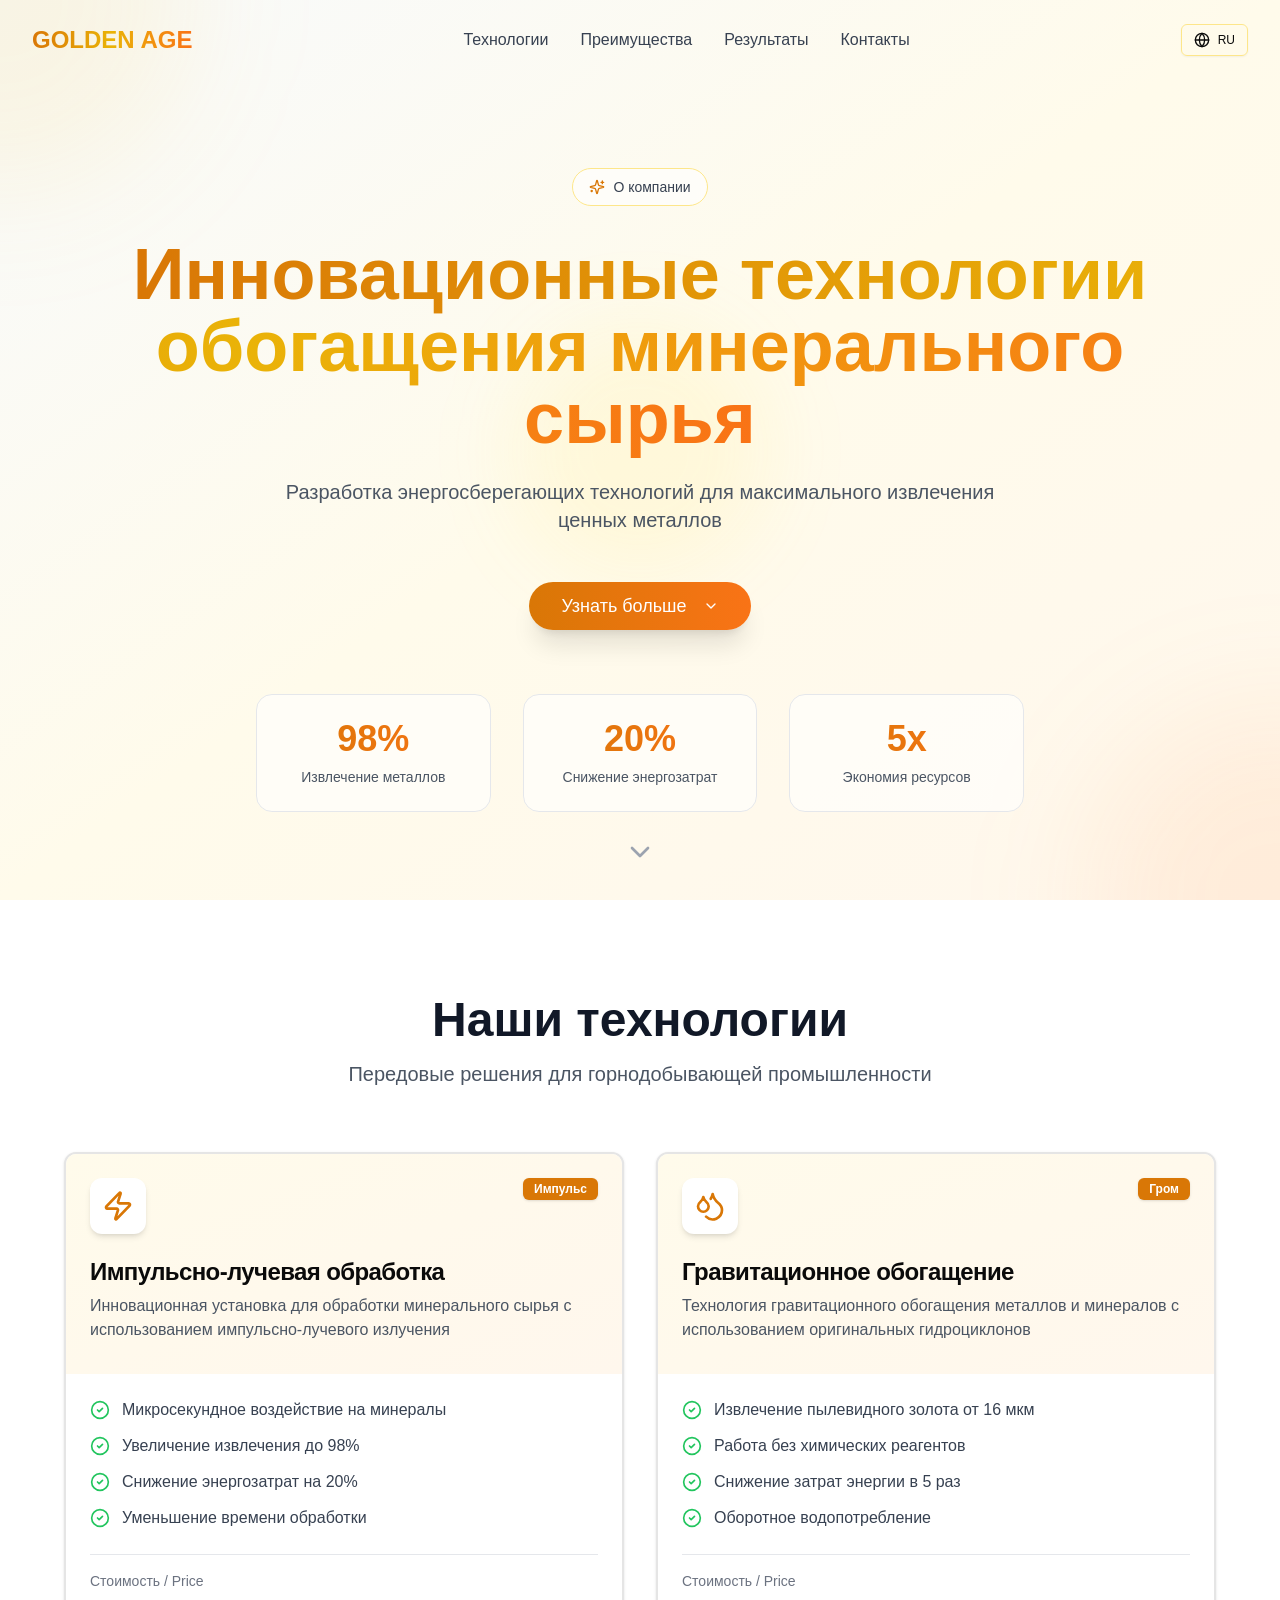
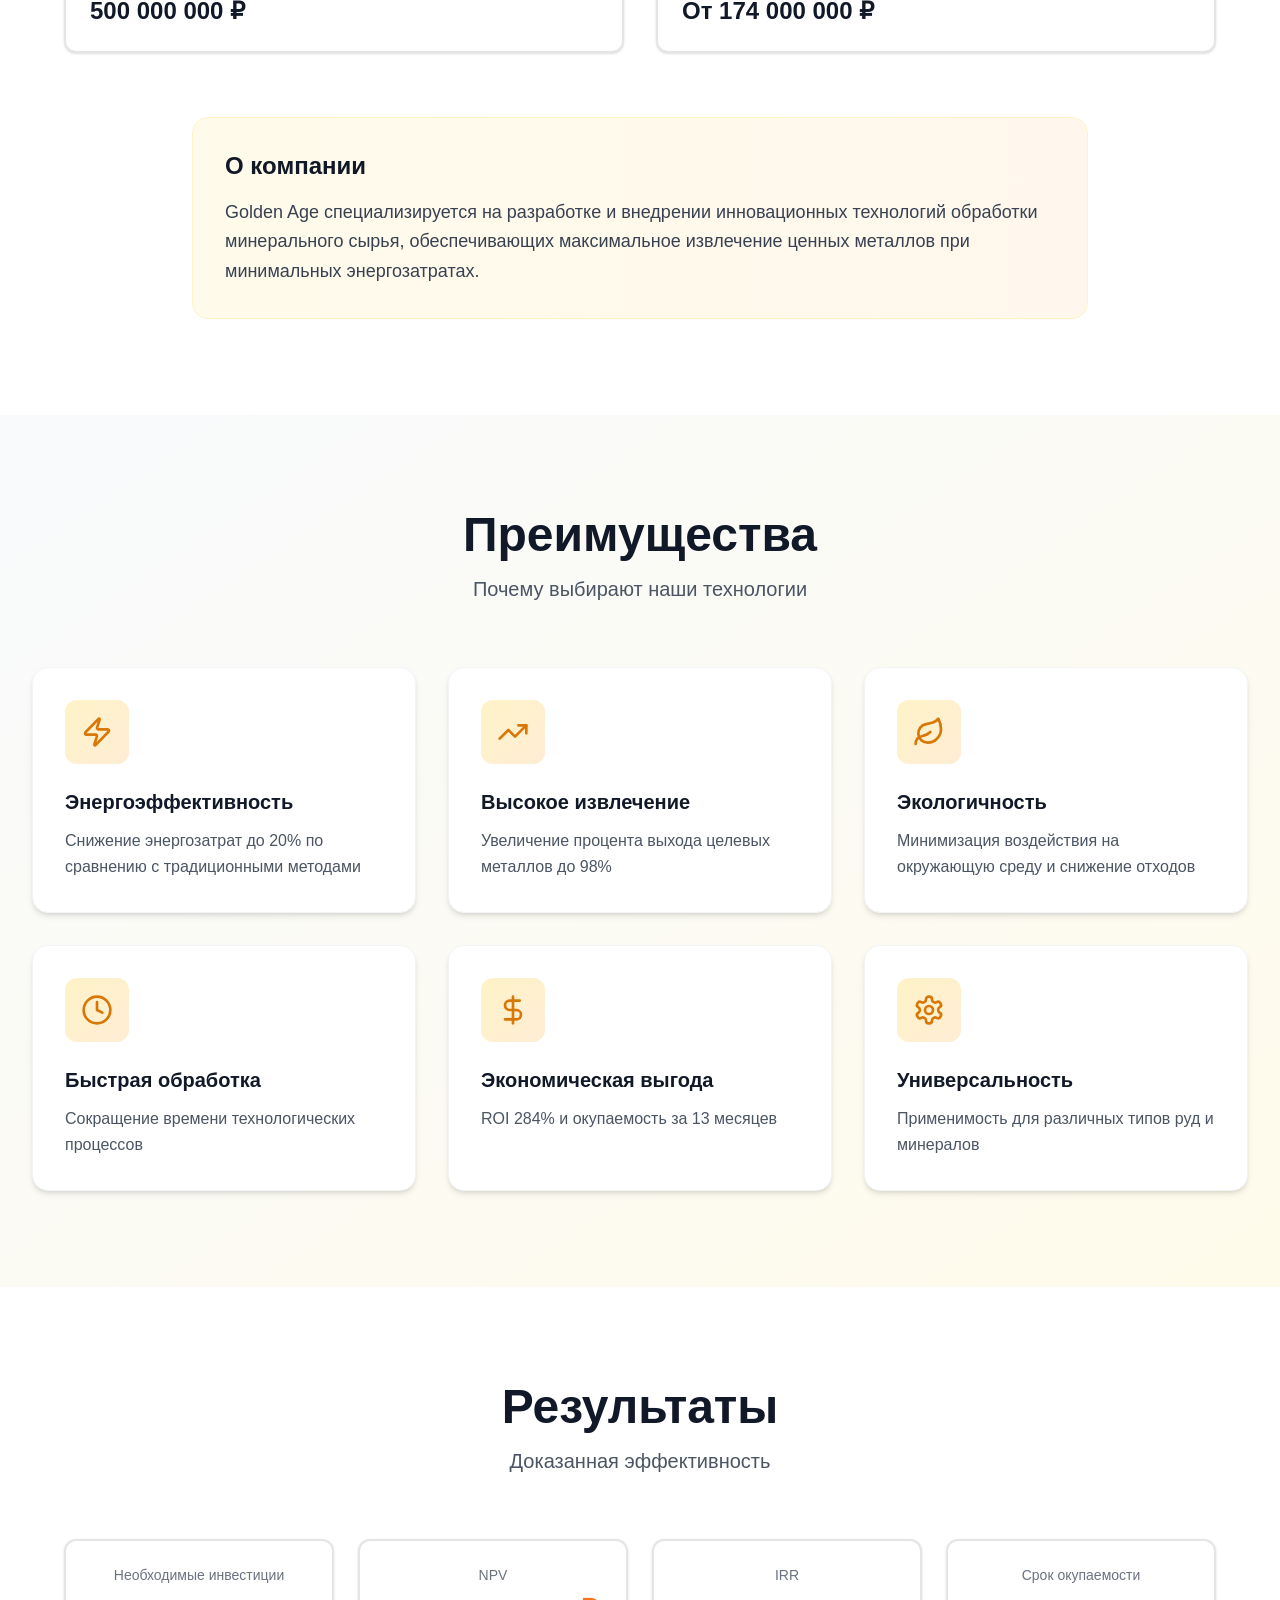
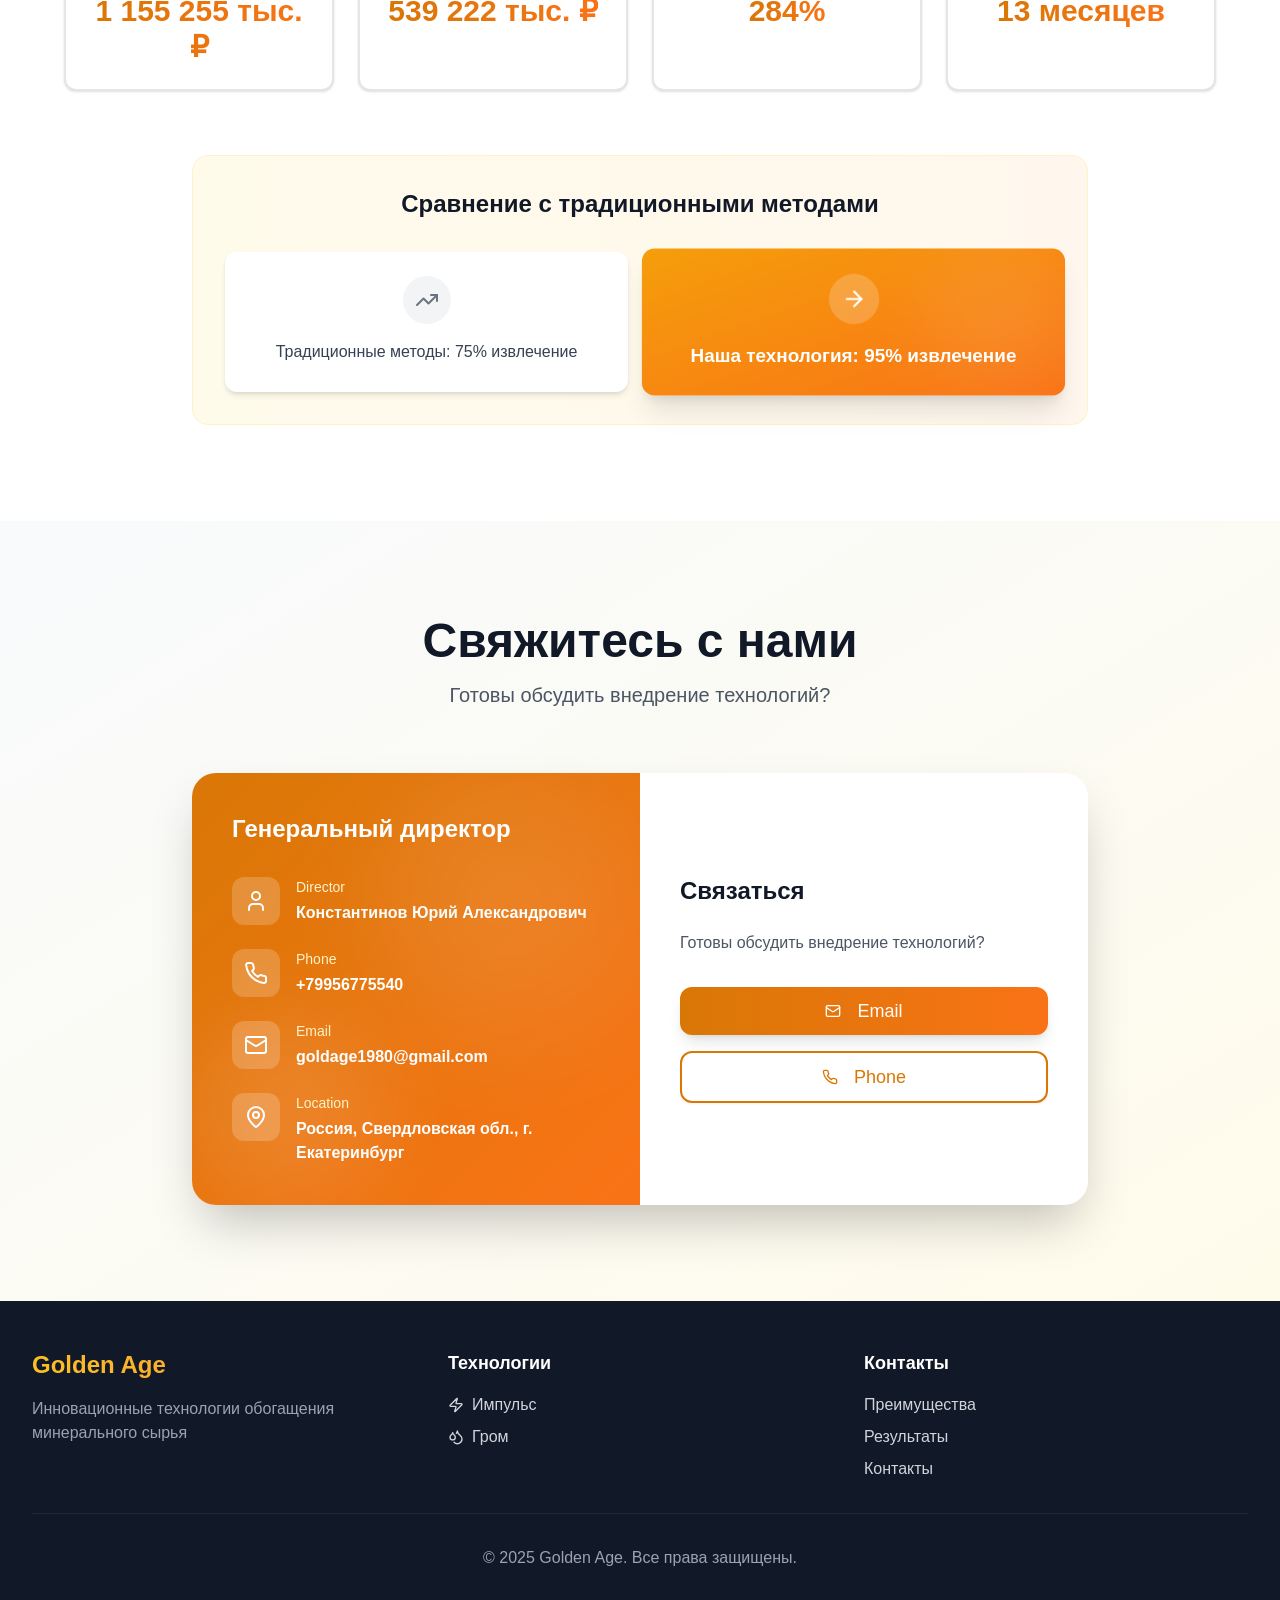
==== index.html @ 4da6c983 "Add files via upload" ====
<!DOCTYPE html>
<html lang="en"><head><meta http-equiv="Content-Type" content="text/html; charset=UTF-8"><meta name="viewport" content="width=device-width,initial-scale=1"><meta name="theme-color" content="#000000"><meta name="description" content="Golden Age — Innovative Mining Technologies"><title>Golden Age | Innovative Mining Technologies</title><script defer="defer" src="./main.769f81d8.js"></script><link href="./main.355e3e85.css" rel="stylesheet"></head><body><noscript>You need to enable JavaScript to run this app.</noscript><div id="root"></div></body></html>
---- main.355e3e85.css ----
*,:after,:before{--tw-border-spacing-x:0;--tw-border-spacing-y:0;--tw-translate-x:0;--tw-translate-y:0;--tw-rotate:0;--tw-skew-x:0;--tw-skew-y:0;--tw-scale-x:1;--tw-scale-y:1;--tw-pan-x: ;--tw-pan-y: ;--tw-pinch-zoom: ;--tw-scroll-snap-strictness:proximity;--tw-gradient-from-position: ;--tw-gradient-via-position: ;--tw-gradient-to-position: ;--tw-ordinal: ;--tw-slashed-zero: ;--tw-numeric-figure: ;--tw-numeric-spacing: ;--tw-numeric-fraction: ;--tw-ring-inset: ;--tw-ring-offset-width:0px;--tw-ring-offset-color:#fff;--tw-ring-color:#3b82f680;--tw-ring-offset-shadow:0 0 #0000;--tw-ring-shadow:0 0 #0000;--tw-shadow:0 0 #0000;--tw-shadow-colored:0 0 #0000;--tw-blur: ;--tw-brightness: ;--tw-contrast: ;--tw-grayscale: ;--tw-hue-rotate: ;--tw-invert: ;--tw-saturate: ;--tw-sepia: ;--tw-drop-shadow: ;--tw-backdrop-blur: ;--tw-backdrop-brightness: ;--tw-backdrop-contrast: ;--tw-backdrop-grayscale: ;--tw-backdrop-hue-rotate: ;--tw-backdrop-invert: ;--tw-backdrop-opacity: ;--tw-backdrop-saturate: ;--tw-backdrop-sepia: ;--tw-contain-size: ;--tw-contain-layout: ;--tw-contain-paint: ;--tw-contain-style: }::backdrop{--tw-border-spacing-x:0;--tw-border-spacing-y:0;--tw-translate-x:0;--tw-translate-y:0;--tw-rotate:0;--tw-skew-x:0;--tw-skew-y:0;--tw-scale-x:1;--tw-scale-y:1;--tw-pan-x: ;--tw-pan-y: ;--tw-pinch-zoom: ;--tw-scroll-snap-strictness:proximity;--tw-gradient-from-position: ;--tw-gradient-via-position: ;--tw-gradient-to-position: ;--tw-ordinal: ;--tw-slashed-zero: ;--tw-numeric-figure: ;--tw-numeric-spacing: ;--tw-numeric-fraction: ;--tw-ring-inset: ;--tw-ring-offset-width:0px;--tw-ring-offset-color:#fff;--tw-ring-color:#3b82f680;--tw-ring-offset-shadow:0 0 #0000;--tw-ring-shadow:0 0 #0000;--tw-shadow:0 0 #0000;--tw-shadow-colored:0 0 #0000;--tw-blur: ;--tw-brightness: ;--tw-contrast: ;--tw-grayscale: ;--tw-hue-rotate: ;--tw-invert: ;--tw-saturate: ;--tw-sepia: ;--tw-drop-shadow: ;--tw-backdrop-blur: ;--tw-backdrop-brightness: ;--tw-backdrop-contrast: ;--tw-backdrop-grayscale: ;--tw-backdrop-hue-rotate: ;--tw-backdrop-invert: ;--tw-backdrop-opacity: ;--tw-backdrop-saturate: ;--tw-backdrop-sepia: ;--tw-contain-size: ;--tw-contain-layout: ;--tw-contain-paint: ;--tw-contain-style: }/*
! tailwindcss v3.4.18 | MIT License | https://tailwindcss.com
*/*,:after,:before{border:0 solid #e5e7eb;box-sizing:border-box}:after,:before{--tw-content:""}:host,html{-webkit-text-size-adjust:100%;font-feature-settings:normal;-webkit-tap-highlight-color:transparent;font-family:ui-sans-serif,system-ui,sans-serif,Apple Color Emoji,Segoe UI Emoji,Segoe UI Symbol,Noto Color Emoji;font-variation-settings:normal;line-height:1.5;tab-size:4}body{line-height:inherit}hr{border-top-width:1px;color:inherit;height:0}abbr:where([title]){-webkit-text-decoration:underline dotted;text-decoration:underline dotted}h1,h2,h3,h4,h5,h6{font-size:inherit;font-weight:inherit}a{color:inherit;text-decoration:inherit}b,strong{font-weight:bolder}code,kbd,pre,samp{font-feature-settings:normal;font-family:ui-monospace,SFMono-Regular,Menlo,Monaco,Consolas,Liberation Mono,Courier New,monospace;font-size:1em;font-variation-settings:normal}small{font-size:80%}sub,sup{font-size:75%;line-height:0;position:relative;vertical-align:initial}sub{bottom:-.25em}sup{top:-.5em}table{border-collapse:collapse;border-color:inherit;text-indent:0}button,input,optgroup,select,textarea{font-feature-settings:inherit;color:inherit;font-family:inherit;font-size:100%;font-variation-settings:inherit;font-weight:inherit;letter-spacing:inherit;line-height:inherit;margin:0;padding:0}button,select{text-transform:none}button,input:where([type=button]),input:where([type=reset]),input:where([type=submit]){-webkit-appearance:button;background-color:initial;background-image:none}:-moz-focusring{outline:auto}:-moz-ui-invalid{box-shadow:none}progress{vertical-align:initial}::-webkit-inner-spin-button,::-webkit-outer-spin-button{height:auto}[type=search]{-webkit-appearance:textfield;outline-offset:-2px}::-webkit-search-decoration{-webkit-appearance:none}::-webkit-file-upload-button{-webkit-appearance:button;font:inherit}summary{display:list-item}blockquote,dd,dl,figure,h1,h2,h3,h4,h5,h6,hr,p,pre{margin:0}fieldset{margin:0}fieldset,legend{padding:0}menu,ol,ul{list-style:none;margin:0;padding:0}dialog{padding:0}textarea{resize:vertical}input::placeholder,textarea::placeholder{color:#9ca3af;opacity:1}[role=button],button{cursor:pointer}:disabled{cursor:default}audio,canvas,embed,iframe,img,object,svg,video{display:block;vertical-align:middle}img,video{height:auto;max-width:100%}[hidden]:where(:not([hidden=until-found])){display:none}:root{--background:0 0% 100%;--foreground:0 0% 3.9%;--card:0 0% 100%;--card-foreground:0 0% 3.9%;--popover:0 0% 100%;--popover-foreground:0 0% 3.9%;--primary:0 0% 9%;--primary-foreground:0 0% 98%;--secondary:0 0% 96.1%;--secondary-foreground:0 0% 9%;--muted:0 0% 96.1%;--muted-foreground:0 0% 45.1%;--accent:0 0% 96.1%;--accent-foreground:0 0% 9%;--destructive:0 84.2% 60.2%;--destructive-foreground:0 0% 98%;--border:0 0% 89.8%;--input:0 0% 89.8%;--ring:0 0% 3.9%;--chart-1:12 76% 61%;--chart-2:173 58% 39%;--chart-3:197 37% 24%;--chart-4:43 74% 66%;--chart-5:27 87% 67%;--radius:0.5rem}*{border-color:#e5e5e5;border-color:hsl(var(--border))}body{background-color:#fff;background-color:hsl(var(--background));color:#0a0a0a;color:hsl(var(--foreground))}[data-debug-wrapper=true]{display:contents!important}[data-debug-wrapper=true]>*{border:inherit;column-gap:inherit;gap:inherit;margin:inherit;padding:inherit;row-gap:inherit}.container{width:100%}@media (min-width:640px){.container{max-width:640px}}@media (min-width:768px){.container{max-width:768px}}@media (min-width:1024px){.container{max-width:1024px}}@media (min-width:1280px){.container{max-width:1280px}}@media (min-width:1536px){.container{max-width:1536px}}.sr-only{clip:rect(0,0,0,0);border-width:0;height:1px;margin:-1px;overflow:hidden;padding:0;position:absolute;white-space:nowrap;width:1px}.pointer-events-none{pointer-events:none}.pointer-events-auto{pointer-events:auto}.visible{visibility:visible}.invisible{visibility:hidden}.fixed{position:fixed}.absolute{position:absolute}.relative{position:relative}.inset-0{inset:0}.inset-x-0{left:0;right:0}.inset-y-0{bottom:0;top:0}.-bottom-12{bottom:-3rem}.-bottom-48{bottom:-12rem}.-left-12{left:-3rem}.-left-48{left:-12rem}.-right-12{right:-3rem}.-right-48{right:-12rem}.-top-12{top:-3rem}.-top-48{top:-12rem}.bottom-0{bottom:0}.bottom-8{bottom:2rem}.left-0{left:0}.left-1{left:.25rem}.left-1\/2{left:50%}.left-2{left:.5rem}.left-\[50\%\]{left:50%}.right-0{right:0}.right-1{right:.25rem}.right-2{right:.5rem}.right-4{right:1rem}.top-0{top:0}.top-1{top:.25rem}.top-1\/2{top:50%}.top-4{top:1rem}.top-\[1px\]{top:1px}.top-\[50\%\]{top:50%}.top-\[60\%\]{top:60%}.top-full{top:100%}.z-10{z-index:10}.z-50{z-index:50}.z-\[100\]{z-index:100}.z-\[1\]{z-index:1}.-mx-1{margin-left:-.25rem;margin-right:-.25rem}.mx-auto{margin-left:auto;margin-right:auto}.my-1{margin-bottom:.25rem;margin-top:.25rem}.-ml-4{margin-left:-1rem}.-mt-4{margin-top:-1rem}.mb-1{margin-bottom:.25rem}.mb-12{margin-bottom:3rem}.mb-16{margin-bottom:4rem}.mb-2{margin-bottom:.5rem}.mb-3{margin-bottom:.75rem}.mb-4{margin-bottom:1rem}.mb-6{margin-bottom:1.5rem}.mb-8{margin-bottom:2rem}.ml-1{margin-left:.25rem}.ml-2{margin-left:.5rem}.ml-auto{margin-left:auto}.mr-2{margin-right:.5rem}.mt-0\.5{margin-top:.125rem}.mt-1\.5{margin-top:.375rem}.mt-16{margin-top:4rem}.mt-2{margin-top:.5rem}.mt-24{margin-top:6rem}.mt-4{margin-top:1rem}.mt-auto{margin-top:auto}.block{display:block}.inline-block{display:inline-block}.flex{display:flex}.inline-flex{display:inline-flex}.table{display:table}.grid{display:grid}.hidden{display:none}.aspect-square{aspect-ratio:1/1}.h-1\.5{height:.375rem}.h-10{height:2.5rem}.h-12{height:3rem}.h-16{height:4rem}.h-2{height:.5rem}.h-2\.5{height:.625rem}.h-20{height:5rem}.h-3{height:.75rem}.h-3\.5{height:.875rem}.h-32{height:8rem}.h-4{height:1rem}.h-48{height:12rem}.h-5{height:1.25rem}.h-6{height:1.5rem}.h-64{height:16rem}.h-7{height:1.75rem}.h-8{height:2rem}.h-9{height:2.25rem}.h-96{height:24rem}.h-\[1px\]{height:1px}.h-\[var\(--radix-navigation-menu-viewport-height\)\]{height:var(--radix-navigation-menu-viewport-height)}.h-\[var\(--radix-select-trigger-height\)\]{height:var(--radix-select-trigger-height)}.h-auto{height:auto}.h-full{height:100%}.h-px{height:1px}.max-h-\[--radix-context-menu-content-available-height\]{max-height:var(--radix-context-menu-content-available-height)}.max-h-\[--radix-select-content-available-height\]{max-height:var(--radix-select-content-available-height)}.max-h-\[300px\]{max-height:300px}.max-h-\[var\(--radix-dropdown-menu-content-available-height\)\]{max-height:var(--radix-dropdown-menu-content-available-height)}.max-h-screen{max-height:100vh}.min-h-\[60px\]{min-height:60px}.min-h-screen{min-height:100vh}.w-10{width:2.5rem}.w-12{width:3rem}.w-16{width:4rem}.w-2{width:.5rem}.w-2\.5{width:.625rem}.w-3{width:.75rem}.w-3\.5{width:.875rem}.w-3\/4{width:75%}.w-32{width:8rem}.w-4{width:1rem}.w-48{width:12rem}.w-5{width:1.25rem}.w-6{width:1.5rem}.w-64{width:16rem}.w-7{width:1.75rem}.w-72{width:18rem}.w-8{width:2rem}.w-9{width:2.25rem}.w-96{width:24rem}.w-\[100px\]{width:100px}.w-\[1px\]{width:1px}.w-full{width:100%}.w-max{width:-webkit-max-content;width:max-content}.w-px{width:1px}.min-w-0{min-width:0}.min-w-10{min-width:2.5rem}.min-w-8{min-width:2rem}.min-w-9{min-width:2.25rem}.min-w-\[12rem\]{min-width:12rem}.min-w-\[8rem\]{min-width:8rem}.min-w-\[var\(--radix-select-trigger-width\)\]{min-width:var(--radix-select-trigger-width)}.max-w-2xl{max-width:42rem}.max-w-3xl{max-width:48rem}.max-w-4xl{max-width:56rem}.max-w-5xl{max-width:64rem}.max-w-6xl{max-width:72rem}.max-w-7xl{max-width:80rem}.max-w-lg{max-width:32rem}.max-w-max{max-width:-webkit-max-content;max-width:max-content}.flex-1{flex:1 1}.flex-shrink-0,.shrink-0{flex-shrink:0}.grow{flex-grow:1}.grow-0{flex-grow:0}.basis-full{flex-basis:100%}.caption-bottom{caption-side:bottom}.border-collapse{border-collapse:collapse}.origin-\[--radix-context-menu-content-transform-origin\]{transform-origin:var(--radix-context-menu-content-transform-origin)}.origin-\[--radix-dropdown-menu-content-transform-origin\]{transform-origin:var(--radix-dropdown-menu-content-transform-origin)}.origin-\[--radix-hover-card-content-transform-origin\]{transform-origin:var(--radix-hover-card-content-transform-origin)}.origin-\[--radix-menubar-content-transform-origin\]{transform-origin:var(--radix-menubar-content-transform-origin)}.origin-\[--radix-popover-content-transform-origin\]{transform-origin:var(--radix-popover-content-transform-origin)}.origin-\[--radix-select-content-transform-origin\]{transform-origin:var(--radix-select-content-transform-origin)}.origin-\[--radix-tooltip-content-transform-origin\]{transform-origin:var(--radix-tooltip-content-transform-origin)}.-translate-x-1\/2{--tw-translate-x:-50%}.-translate-x-1\/2,.-translate-y-1\/2{transform:translate(var(--tw-translate-x),var(--tw-translate-y)) rotate(var(--tw-rotate)) skewX(var(--tw-skew-x)) skewY(var(--tw-skew-y)) scaleX(var(--tw-scale-x)) scaleY(var(--tw-scale-y))}.-translate-y-1\/2{--tw-translate-y:-50%}.translate-x-\[-50\%\]{--tw-translate-x:-50%}.translate-x-\[-50\%\],.translate-y-\[-50\%\]{transform:translate(var(--tw-translate-x),var(--tw-translate-y)) rotate(var(--tw-rotate)) skewX(var(--tw-skew-x)) skewY(var(--tw-skew-y)) scaleX(var(--tw-scale-x)) scaleY(var(--tw-scale-y))}.translate-y-\[-50\%\]{--tw-translate-y:-50%}.rotate-45{--tw-rotate:45deg}.rotate-45,.rotate-90{transform:translate(var(--tw-translate-x),var(--tw-translate-y)) rotate(var(--tw-rotate)) skewX(var(--tw-skew-x)) skewY(var(--tw-skew-y)) scaleX(var(--tw-scale-x)) scaleY(var(--tw-scale-y))}.rotate-90{--tw-rotate:90deg}.transform{transform:translate(var(--tw-translate-x),var(--tw-translate-y)) rotate(var(--tw-rotate)) skewX(var(--tw-skew-x)) skewY(var(--tw-skew-y)) scaleX(var(--tw-scale-x)) scaleY(var(--tw-scale-y))}@keyframes bounce{0%,to{animation-timing-function:cubic-bezier(.8,0,1,1);transform:translateY(-25%)}50%{animation-timing-function:cubic-bezier(0,0,.2,1);transform:none}}.animate-bounce{animation:bounce 1s infinite}@keyframes pulse{50%{opacity:.5}}.animate-pulse{animation:pulse 2s cubic-bezier(.4,0,.6,1) infinite}.cursor-default{cursor:default}.cursor-pointer{cursor:pointer}.touch-none{touch-action:none}.select-none{-webkit-user-select:none;user-select:none}.list-none{list-style-type:none}.grid-cols-1{grid-template-columns:repeat(1,minmax(0,1fr))}.flex-row{flex-direction:row}.flex-col{flex-direction:column}.flex-col-reverse{flex-direction:column-reverse}.flex-wrap{flex-wrap:wrap}.items-start{align-items:flex-start}.items-end{align-items:flex-end}.items-center{align-items:center}.justify-center{justify-content:center}.justify-between{justify-content:space-between}.gap-1{gap:.25rem}.gap-1\.5{gap:.375rem}.gap-2{gap:.5rem}.gap-3{gap:.75rem}.gap-4{gap:1rem}.gap-6{gap:1.5rem}.gap-8{gap:2rem}.space-x-1>:not([hidden])~:not([hidden]){--tw-space-x-reverse:0;margin-left:calc(.25rem*(1 - var(--tw-space-x-reverse)));margin-right:calc(.25rem*var(--tw-space-x-reverse))}.space-x-2>:not([hidden])~:not([hidden]){--tw-space-x-reverse:0;margin-left:calc(.5rem*(1 - var(--tw-space-x-reverse)));margin-right:calc(.5rem*var(--tw-space-x-reverse))}.space-x-8>:not([hidden])~:not([hidden]){--tw-space-x-reverse:0;margin-left:calc(2rem*(1 - var(--tw-space-x-reverse)));margin-right:calc(2rem*var(--tw-space-x-reverse))}.space-y-1>:not([hidden])~:not([hidden]){--tw-space-y-reverse:0;margin-bottom:calc(.25rem*var(--tw-space-y-reverse));margin-top:calc(.25rem*(1 - var(--tw-space-y-reverse)))}.space-y-1\.5>:not([hidden])~:not([hidden]){--tw-space-y-reverse:0;margin-bottom:calc(.375rem*var(--tw-space-y-reverse));margin-top:calc(.375rem*(1 - var(--tw-space-y-reverse)))}.space-y-2>:not([hidden])~:not([hidden]){--tw-space-y-reverse:0;margin-bottom:calc(.5rem*var(--tw-space-y-reverse));margin-top:calc(.5rem*(1 - var(--tw-space-y-reverse)))}.space-y-3>:not([hidden])~:not([hidden]){--tw-space-y-reverse:0;margin-bottom:calc(.75rem*var(--tw-space-y-reverse));margin-top:calc(.75rem*(1 - var(--tw-space-y-reverse)))}.space-y-4>:not([hidden])~:not([hidden]){--tw-space-y-reverse:0;margin-bottom:calc(1rem*var(--tw-space-y-reverse));margin-top:calc(1rem*(1 - var(--tw-space-y-reverse)))}.space-y-6>:not([hidden])~:not([hidden]){--tw-space-y-reverse:0;margin-bottom:calc(1.5rem*var(--tw-space-y-reverse));margin-top:calc(1.5rem*(1 - var(--tw-space-y-reverse)))}.overflow-auto{overflow:auto}.overflow-hidden{overflow:hidden}.overflow-y-auto{overflow-y:auto}.overflow-x-hidden{overflow-x:hidden}.whitespace-nowrap{white-space:nowrap}.break-words{overflow-wrap:break-word}.break-all{word-break:break-all}.rounded-2xl{border-radius:1rem}.rounded-3xl{border-radius:1.5rem}.rounded-\[inherit\]{border-radius:inherit}.rounded-full{border-radius:9999px}.rounded-lg{border-radius:.5rem;border-radius:var(--radius)}.rounded-md{border-radius:calc(.5rem - 2px);border-radius:calc(var(--radius) - 2px)}.rounded-sm{border-radius:calc(.5rem - 4px);border-radius:calc(var(--radius) - 4px)}.rounded-xl{border-radius:.75rem}.rounded-t-\[10px\]{border-top-left-radius:10px;border-top-right-radius:10px}.rounded-tl-sm{border-top-left-radius:calc(.5rem - 4px);border-top-left-radius:calc(var(--radius) - 4px)}.border{border-width:1px}.border-2{border-width:2px}.border-y{border-top-width:1px}.border-b,.border-y{border-bottom-width:1px}.border-l{border-left-width:1px}.border-r{border-right-width:1px}.border-t{border-top-width:1px}.border-amber-100{--tw-border-opacity:1;border-color:#fef3c7;border-color:rgb(254 243 199/var(--tw-border-opacity,1))}.border-amber-200{--tw-border-opacity:1;border-color:#fde68a;border-color:rgb(253 230 138/var(--tw-border-opacity,1))}.border-amber-600{--tw-border-opacity:1;border-color:#d97706;border-color:rgb(217 119 6/var(--tw-border-opacity,1))}.border-destructive{border-color:#ef4444;border-color:hsl(var(--destructive))}.border-destructive\/50{border-color:#ef444480;border-color:hsl(var(--destructive)/.5)}.border-gray-100{--tw-border-opacity:1;border-color:#f3f4f6;border-color:rgb(243 244 246/var(--tw-border-opacity,1))}.border-gray-200{--tw-border-opacity:1;border-color:#e5e7eb;border-color:rgb(229 231 235/var(--tw-border-opacity,1))}.border-gray-800{--tw-border-opacity:1;border-color:#1f2937;border-color:rgb(31 41 55/var(--tw-border-opacity,1))}.border-input{border-color:#e5e5e5;border-color:hsl(var(--input))}.border-primary{border-color:#171717;border-color:hsl(var(--primary))}.border-primary\/50{border-color:#17171780;border-color:hsl(var(--primary)/.5)}.border-transparent{border-color:#0000}.border-l-transparent{border-left-color:#0000}.border-t-transparent{border-top-color:#0000}.bg-accent{background-color:#f5f5f5;background-color:hsl(var(--accent))}.bg-amber-400\/10{background-color:#fbbf241a}.bg-amber-600{--tw-bg-opacity:1;background-color:#d97706;background-color:rgb(217 119 6/var(--tw-bg-opacity,1))}.bg-background{background-color:#fff;background-color:hsl(var(--background))}.bg-black\/80{background-color:#000c}.bg-border{background-color:#e5e5e5;background-color:hsl(var(--border))}.bg-card{background-color:#fff;background-color:hsl(var(--card))}.bg-destructive{background-color:#ef4444;background-color:hsl(var(--destructive))}.bg-foreground{background-color:#0a0a0a;background-color:hsl(var(--foreground))}.bg-gray-100{--tw-bg-opacity:1;background-color:#f3f4f6;background-color:rgb(243 244 246/var(--tw-bg-opacity,1))}.bg-gray-900{--tw-bg-opacity:1;background-color:#111827;background-color:rgb(17 24 39/var(--tw-bg-opacity,1))}.bg-muted{background-color:#f5f5f5;background-color:hsl(var(--muted))}.bg-muted\/50{background-color:#f5f5f580;background-color:hsl(var(--muted)/.5)}.bg-orange-400\/10{background-color:#fb923c1a}.bg-popover{background-color:#fff;background-color:hsl(var(--popover))}.bg-primary{background-color:#171717;background-color:hsl(var(--primary))}.bg-primary\/10{background-color:#1717171a;background-color:hsl(var(--primary)/.1)}.bg-primary\/20{background-color:#17171733;background-color:hsl(var(--primary)/.2)}.bg-secondary{background-color:#f5f5f5;background-color:hsl(var(--secondary))}.bg-transparent{background-color:initial}.bg-white{--tw-bg-opacity:1;background-color:#fff;background-color:rgb(255 255 255/var(--tw-bg-opacity,1))}.bg-white\/10{background-color:#ffffff1a}.bg-white\/20{background-color:#fff3}.bg-white\/40{background-color:#fff6}.bg-white\/50{background-color:#ffffff80}.bg-white\/60{background-color:#fff9}.bg-white\/90{background-color:#ffffffe6}.bg-yellow-300\/10{background-color:#fde0471a}.bg-gradient-to-br{background-image:linear-gradient(to bottom right,var(--tw-gradient-stops))}.bg-gradient-to-r{background-image:linear-gradient(to right,var(--tw-gradient-stops))}.from-amber-100{--tw-gradient-from:#fef3c7 var(--tw-gradient-from-position);--tw-gradient-to:#fef3c700 var(--tw-gradient-to-position);--tw-gradient-stops:var(--tw-gradient-from),var(--tw-gradient-to)}.from-amber-400{--tw-gradient-from:#fbbf24 var(--tw-gradient-from-position);--tw-gradient-to:#fbbf2400 var(--tw-gradient-to-position);--tw-gradient-stops:var(--tw-gradient-from),var(--tw-gradient-to)}.from-amber-50{--tw-gradient-from:#fffbeb var(--tw-gradient-from-position);--tw-gradient-to:#fffbeb00 var(--tw-gradient-to-position);--tw-gradient-stops:var(--tw-gradient-from),var(--tw-gradient-to)}.from-amber-500{--tw-gradient-from:#f59e0b var(--tw-gradient-from-position);--tw-gradient-to:#f59e0b00 var(--tw-gradient-to-position);--tw-gradient-stops:var(--tw-gradient-from),var(--tw-gradient-to)}.from-amber-600{--tw-gradient-from:#d97706 var(--tw-gradient-from-position);--tw-gradient-to:#d9770600 var(--tw-gradient-to-position);--tw-gradient-stops:var(--tw-gradient-from),var(--tw-gradient-to)}.from-slate-50{--tw-gradient-from:#f8fafc var(--tw-gradient-from-position);--tw-gradient-to:#f8fafc00 var(--tw-gradient-to-position);--tw-gradient-stops:var(--tw-gradient-from),var(--tw-gradient-to)}.from-slate-50\/60{--tw-gradient-from:#f8fafc99 var(--tw-gradient-from-position);--tw-gradient-to:#f8fafc00 var(--tw-gradient-to-position);--tw-gradient-stops:var(--tw-gradient-from),var(--tw-gradient-to)}.from-slate-50\/70{--tw-gradient-from:#f8fafcb3 var(--tw-gradient-from-position);--tw-gradient-to:#f8fafc00 var(--tw-gradient-to-position);--tw-gradient-stops:var(--tw-gradient-from),var(--tw-gradient-to)}.via-amber-50{--tw-gradient-to:#fffbeb00 var(--tw-gradient-to-position);--tw-gradient-stops:var(--tw-gradient-from),#fffbeb var(--tw-gradient-via-position),var(--tw-gradient-to)}.via-amber-50\/60{--tw-gradient-to:#fffbeb00 var(--tw-gradient-to-position);--tw-gradient-stops:var(--tw-gradient-from),#fffbeb99 var(--tw-gradient-via-position),var(--tw-gradient-to)}.via-yellow-500{--tw-gradient-to:#eab30800 var(--tw-gradient-to-position);--tw-gradient-stops:var(--tw-gradient-from),#eab308 var(--tw-gradient-via-position),var(--tw-gradient-to)}.to-amber-50{--tw-gradient-to:#fffbeb var(--tw-gradient-to-position)}.to-amber-50\/70{--tw-gradient-to:#fffbebb3 var(--tw-gradient-to-position)}.to-orange-100{--tw-gradient-to:#ffedd5 var(--tw-gradient-to-position)}.to-orange-400{--tw-gradient-to:#fb923c var(--tw-gradient-to-position)}.to-orange-50{--tw-gradient-to:#fff7ed var(--tw-gradient-to-position)}.to-orange-50\/60{--tw-gradient-to:#fff7ed99 var(--tw-gradient-to-position)}.to-orange-500{--tw-gradient-to:#f97316 var(--tw-gradient-to-position)}.bg-cover{background-size:cover}.bg-clip-text{-webkit-background-clip:text;background-clip:text}.bg-center{background-position:50%}.bg-no-repeat{background-repeat:no-repeat}.fill-current{fill:currentColor}.fill-primary{fill:#171717;fill:hsl(var(--primary))}.p-0{padding:0}.p-1{padding:.25rem}.p-10{padding:2.5rem}.p-2{padding:.5rem}.p-3{padding:.75rem}.p-4{padding:1rem}.p-6{padding:1.5rem}.p-8{padding:2rem}.p-\[1px\]{padding:1px}.px-1\.5{padding-left:.375rem;padding-right:.375rem}.px-2{padding-left:.5rem;padding-right:.5rem}.px-2\.5{padding-left:.625rem;padding-right:.625rem}.px-3{padding-left:.75rem;padding-right:.75rem}.px-4{padding-left:1rem;padding-right:1rem}.px-8{padding-left:2rem;padding-right:2rem}.py-0\.5{padding-bottom:.125rem;padding-top:.125rem}.py-1{padding-bottom:.25rem;padding-top:.25rem}.py-1\.5{padding-bottom:.375rem;padding-top:.375rem}.py-12{padding-bottom:3rem;padding-top:3rem}.py-2{padding-bottom:.5rem;padding-top:.5rem}.py-24{padding-bottom:6rem;padding-top:6rem}.py-3{padding-bottom:.75rem;padding-top:.75rem}.py-4{padding-bottom:1rem;padding-top:1rem}.py-6{padding-bottom:1.5rem;padding-top:1.5rem}.pb-4{padding-bottom:1rem}.pb-8{padding-bottom:2rem}.pl-2{padding-left:.5rem}.pl-2\.5{padding-left:.625rem}.pl-4{padding-left:1rem}.pl-8{padding-left:2rem}.pr-2{padding-right:.5rem}.pr-2\.5{padding-right:.625rem}.pr-6{padding-right:1.5rem}.pr-8{padding-right:2rem}.pt-0{padding-top:0}.pt-1{padding-top:.25rem}.pt-20{padding-top:5rem}.pt-4{padding-top:1rem}.pt-6{padding-top:1.5rem}.pt-8{padding-top:2rem}.text-left{text-align:left}.text-center{text-align:center}.align-middle{vertical-align:middle}.text-2xl{font-size:1.5rem;line-height:2rem}.text-3xl{font-size:1.875rem;line-height:2.25rem}.text-4xl{font-size:2.25rem;line-height:2.5rem}.text-5xl{font-size:3rem;line-height:1}.text-\[0\.8rem\]{font-size:.8rem}.text-base{font-size:1rem;line-height:1.5rem}.text-lg{font-size:1.125rem;line-height:1.75rem}.text-sm{font-size:.875rem;line-height:1.25rem}.text-xl{font-size:1.25rem;line-height:1.75rem}.text-xs{font-size:.75rem;line-height:1rem}.font-bold{font-weight:700}.font-medium{font-weight:500}.font-normal{font-weight:400}.font-semibold{font-weight:600}.leading-none{line-height:1}.leading-relaxed{line-height:1.625}.leading-tight{line-height:1.25}.tracking-tight{letter-spacing:-.025em}.tracking-widest{letter-spacing:.1em}.text-accent-foreground{color:#171717;color:hsl(var(--accent-foreground))}.text-amber-100{--tw-text-opacity:1;color:#fef3c7;color:rgb(254 243 199/var(--tw-text-opacity,1))}.text-amber-600{--tw-text-opacity:1;color:#d97706;color:rgb(217 119 6/var(--tw-text-opacity,1))}.text-card-foreground{color:#0a0a0a;color:hsl(var(--card-foreground))}.text-current{color:currentColor}.text-destructive{color:#ef4444;color:hsl(var(--destructive))}.text-destructive-foreground{color:#fafafa;color:hsl(var(--destructive-foreground))}.text-foreground{color:#0a0a0a;color:hsl(var(--foreground))}.text-foreground\/50{color:#0a0a0a80;color:hsl(var(--foreground)/.5)}.text-gray-300{--tw-text-opacity:1;color:#d1d5db;color:rgb(209 213 219/var(--tw-text-opacity,1))}.text-gray-400{--tw-text-opacity:1;color:#9ca3af;color:rgb(156 163 175/var(--tw-text-opacity,1))}.text-gray-500{--tw-text-opacity:1;color:#6b7280;color:rgb(107 114 128/var(--tw-text-opacity,1))}.text-gray-600{--tw-text-opacity:1;color:#4b5563;color:rgb(75 85 99/var(--tw-text-opacity,1))}.text-gray-700{--tw-text-opacity:1;color:#374151;color:rgb(55 65 81/var(--tw-text-opacity,1))}.text-gray-900{--tw-text-opacity:1;color:#111827;color:rgb(17 24 39/var(--tw-text-opacity,1))}.text-green-500{--tw-text-opacity:1;color:#22c55e;color:rgb(34 197 94/var(--tw-text-opacity,1))}.text-muted-foreground{color:#737373;color:hsl(var(--muted-foreground))}.text-popover-foreground{color:#0a0a0a;color:hsl(var(--popover-foreground))}.text-primary{color:#171717;color:hsl(var(--primary))}.text-primary-foreground{color:#fafafa;color:hsl(var(--primary-foreground))}.text-secondary-foreground{color:#171717;color:hsl(var(--secondary-foreground))}.text-transparent{color:#0000}.text-white{--tw-text-opacity:1;color:#fff;color:rgb(255 255 255/var(--tw-text-opacity,1))}.underline-offset-4{text-underline-offset:4px}.opacity-0{opacity:0}.opacity-50{opacity:.5}.opacity-60{opacity:.6}.opacity-70{opacity:.7}.opacity-90{opacity:.9}.shadow{--tw-shadow:0 1px 3px 0 #0000001a,0 1px 2px -1px #0000001a;--tw-shadow-colored:0 1px 3px 0 var(--tw-shadow-color),0 1px 2px -1px var(--tw-shadow-color)}.shadow,.shadow-2xl{box-shadow:0 0 #0000,0 0 #0000,var(--tw-shadow);box-shadow:var(--tw-ring-offset-shadow,0 0 #0000),var(--tw-ring-shadow,0 0 #0000),var(--tw-shadow)}.shadow-2xl{--tw-shadow:0 25px 50px -12px #00000040;--tw-shadow-colored:0 25px 50px -12px var(--tw-shadow-color)}.shadow-lg{--tw-shadow:0 10px 15px -3px #0000001a,0 4px 6px -4px #0000001a;--tw-shadow-colored:0 10px 15px -3px var(--tw-shadow-color),0 4px 6px -4px var(--tw-shadow-color)}.shadow-lg,.shadow-md{box-shadow:0 0 #0000,0 0 #0000,var(--tw-shadow);box-shadow:var(--tw-ring-offset-shadow,0 0 #0000),var(--tw-ring-shadow,0 0 #0000),var(--tw-shadow)}.shadow-md{--tw-shadow:0 4px 6px -1px #0000001a,0 2px 4px -2px #0000001a;--tw-shadow-colored:0 4px 6px -1px var(--tw-shadow-color),0 2px 4px -2px var(--tw-shadow-color)}.shadow-sm{--tw-shadow:0 1px 2px 0 #0000000d;--tw-shadow-colored:0 1px 2px 0 var(--tw-shadow-color)}.shadow-sm,.shadow-xl{box-shadow:0 0 #0000,0 0 #0000,var(--tw-shadow);box-shadow:var(--tw-ring-offset-shadow,0 0 #0000),var(--tw-ring-shadow,0 0 #0000),var(--tw-shadow)}.shadow-xl{--tw-shadow:0 20px 25px -5px #0000001a,0 8px 10px -6px #0000001a;--tw-shadow-colored:0 20px 25px -5px var(--tw-shadow-color),0 8px 10px -6px var(--tw-shadow-color)}.outline-none{outline:2px solid #0000;outline-offset:2px}.outline{outline-style:solid}.ring-0{--tw-ring-offset-shadow:var(--tw-ring-inset) 0 0 0 var(--tw-ring-offset-width) var(--tw-ring-offset-color);--tw-ring-shadow:var(--tw-ring-inset) 0 0 0 calc(var(--tw-ring-offset-width)) var(--tw-ring-color)}.ring-0,.ring-1{box-shadow:var(--tw-ring-offset-shadow),var(--tw-ring-shadow),0 0 #0000;box-shadow:var(--tw-ring-offset-shadow),var(--tw-ring-shadow),var(--tw-shadow,0 0 #0000)}.ring-1{--tw-ring-offset-shadow:var(--tw-ring-inset) 0 0 0 var(--tw-ring-offset-width) var(--tw-ring-offset-color);--tw-ring-shadow:var(--tw-ring-inset) 0 0 0 calc(1px + var(--tw-ring-offset-width)) var(--tw-ring-color)}.ring-ring{--tw-ring-color:hsl(var(--ring))}.ring-offset-background{--tw-ring-offset-color:hsl(var(--background))}.blur-2xl{--tw-blur:blur(40px)}.blur-2xl,.blur-3xl{filter:var(--tw-blur) var(--tw-brightness) var(--tw-contrast) var(--tw-grayscale) var(--tw-hue-rotate) var(--tw-invert) var(--tw-saturate) var(--tw-sepia) var(--tw-drop-shadow)}.blur-3xl{--tw-blur:blur(64px)}.filter{filter:var(--tw-blur) var(--tw-brightness) var(--tw-contrast) var(--tw-grayscale) var(--tw-hue-rotate) var(--tw-invert) var(--tw-saturate) var(--tw-sepia) var(--tw-drop-shadow)}.backdrop-blur-md{--tw-backdrop-blur:blur(12px)}.backdrop-blur-md,.backdrop-blur-sm{-webkit-backdrop-filter:var(--tw-backdrop-blur) var(--tw-backdrop-brightness) var(--tw-backdrop-contrast) var(--tw-backdrop-grayscale) var(--tw-backdrop-hue-rotate) var(--tw-backdrop-invert) var(--tw-backdrop-opacity) var(--tw-backdrop-saturate) var(--tw-backdrop-sepia);backdrop-filter:var(--tw-backdrop-blur) var(--tw-backdrop-brightness) var(--tw-backdrop-contrast) var(--tw-backdrop-grayscale) var(--tw-backdrop-hue-rotate) var(--tw-backdrop-invert) var(--tw-backdrop-opacity) var(--tw-backdrop-saturate) var(--tw-backdrop-sepia)}.backdrop-blur-sm{--tw-backdrop-blur:blur(4px)}.transition{transition-duration:.15s;transition-property:color,background-color,border-color,fill,stroke,opacity,box-shadow,transform,filter,-webkit-text-decoration-color,-webkit-backdrop-filter;transition-property:color,background-color,border-color,text-decoration-color,fill,stroke,opacity,box-shadow,transform,filter,backdrop-filter;transition-property:color,background-color,border-color,text-decoration-color,fill,stroke,opacity,box-shadow,transform,filter,backdrop-filter,-webkit-text-decoration-color,-webkit-backdrop-filter;transition-timing-function:cubic-bezier(.4,0,.2,1)}.transition-all{transition-duration:.15s;transition-property:all;transition-timing-function:cubic-bezier(.4,0,.2,1)}.transition-colors{transition-duration:.15s;transition-property:color,background-color,border-color,fill,stroke,-webkit-text-decoration-color;transition-property:color,background-color,border-color,text-decoration-color,fill,stroke;transition-property:color,background-color,border-color,text-decoration-color,fill,stroke,-webkit-text-decoration-color;transition-timing-function:cubic-bezier(.4,0,.2,1)}.transition-opacity{transition-duration:.15s;transition-property:opacity;transition-timing-function:cubic-bezier(.4,0,.2,1)}.transition-transform{transition-duration:.15s;transition-property:transform;transition-timing-function:cubic-bezier(.4,0,.2,1)}.duration-1000{transition-duration:1s}.duration-200{transition-duration:.2s}.duration-300{transition-duration:.3s}.ease-in-out{transition-timing-function:cubic-bezier(.4,0,.2,1)}@keyframes enter{0%{opacity:1;opacity:var(--tw-enter-opacity,1);transform:translateZ(0) scaleX(1) rotate(0);transform:translate3d(var(--tw-enter-translate-x,0),var(--tw-enter-translate-y,0),0) scale3d(var(--tw-enter-scale,1),var(--tw-enter-scale,1),var(--tw-enter-scale,1)) rotate(var(--tw-enter-rotate,0))}}@keyframes exit{to{opacity:1;opacity:var(--tw-exit-opacity,1);transform:translateZ(0) scaleX(1) rotate(0);transform:translate3d(var(--tw-exit-translate-x,0),var(--tw-exit-translate-y,0),0) scale3d(var(--tw-exit-scale,1),var(--tw-exit-scale,1),var(--tw-exit-scale,1)) rotate(var(--tw-exit-rotate,0))}}.animate-in{--tw-enter-opacity:initial;--tw-enter-scale:initial;--tw-enter-rotate:initial;--tw-enter-translate-x:initial;--tw-enter-translate-y:initial;animation-duration:.15s;animation-name:enter}.fade-in-0{--tw-enter-opacity:0}.zoom-in-95{--tw-enter-scale:.95}.duration-1000{animation-duration:1s}.duration-200{animation-duration:.2s}.duration-300{animation-duration:.3s}.ease-in-out{animation-timing-function:cubic-bezier(.4,0,.2,1)}.running{animation-play-state:running}body{-webkit-font-smoothing:antialiased;-moz-osx-font-smoothing:grayscale;font-family:-apple-system,BlinkMacSystemFont,Segoe UI,Roboto,Oxygen,Ubuntu,Cantarell,Fira Sans,Droid Sans,Helvetica Neue,sans-serif;margin:0}code{font-family:source-code-pro,Menlo,Monaco,Consolas,Courier New,monospace}.file\:border-0::-webkit-file-upload-button{border-width:0}.file\:border-0::file-selector-button{border-width:0}.file\:bg-transparent::-webkit-file-upload-button{background-color:initial}.file\:bg-transparent::file-selector-button{background-color:initial}.file\:text-sm::-webkit-file-upload-button{font-size:.875rem;line-height:1.25rem}.file\:text-sm::file-selector-button{font-size:.875rem;line-height:1.25rem}.file\:font-medium::-webkit-file-upload-button{font-weight:500}.file\:font-medium::file-selector-button{font-weight:500}.file\:text-foreground::-webkit-file-upload-button{color:#0a0a0a;color:hsl(var(--foreground))}.file\:text-foreground::file-selector-button{color:#0a0a0a;color:hsl(var(--foreground))}.placeholder\:text-muted-foreground::placeholder{color:#737373;color:hsl(var(--muted-foreground))}.after\:absolute:after{content:var(--tw-content);position:absolute}.after\:inset-y-0:after{bottom:0;content:var(--tw-content);top:0}.after\:left-1\/2:after{content:var(--tw-content);left:50%}.after\:w-1:after{content:var(--tw-content);width:.25rem}.after\:-translate-x-1\/2:after{--tw-translate-x:-50%;content:var(--tw-content);transform:translate(var(--tw-translate-x),var(--tw-translate-y)) rotate(var(--tw-rotate)) skewX(var(--tw-skew-x)) skewY(var(--tw-skew-y)) scaleX(var(--tw-scale-x)) scaleY(var(--tw-scale-y))}.first\:rounded-l-md:first-child{border-bottom-left-radius:calc(.5rem - 2px);border-bottom-left-radius:calc(var(--radius) - 2px);border-top-left-radius:calc(.5rem - 2px);border-top-left-radius:calc(var(--radius) - 2px)}.first\:border-l:first-child{border-left-width:1px}.last\:rounded-r-md:last-child{border-bottom-right-radius:calc(.5rem - 2px);border-bottom-right-radius:calc(var(--radius) - 2px);border-top-right-radius:calc(.5rem - 2px);border-top-right-radius:calc(var(--radius) - 2px)}.focus-within\:relative:focus-within{position:relative}.focus-within\:z-20:focus-within{z-index:20}.hover\:-translate-y-1:hover{--tw-translate-y:-0.25rem}.hover\:-translate-y-1:hover,.hover\:-translate-y-2:hover{transform:translate(var(--tw-translate-x),var(--tw-translate-y)) rotate(var(--tw-rotate)) skewX(var(--tw-skew-x)) skewY(var(--tw-skew-y)) scaleX(var(--tw-scale-x)) scaleY(var(--tw-scale-y))}.hover\:-translate-y-2:hover{--tw-translate-y:-0.5rem}.hover\:scale-105:hover{--tw-scale-x:1.05;--tw-scale-y:1.05;transform:translate(var(--tw-translate-x),var(--tw-translate-y)) rotate(var(--tw-rotate)) skewX(var(--tw-skew-x)) skewY(var(--tw-skew-y)) scaleX(var(--tw-scale-x)) scaleY(var(--tw-scale-y))}.hover\:border-amber-300:hover{--tw-border-opacity:1;border-color:#fcd34d;border-color:rgb(252 211 77/var(--tw-border-opacity,1))}.hover\:bg-accent:hover{background-color:#f5f5f5;background-color:hsl(var(--accent))}.hover\:bg-amber-50:hover{--tw-bg-opacity:1;background-color:#fffbeb;background-color:rgb(255 251 235/var(--tw-bg-opacity,1))}.hover\:bg-amber-700:hover{--tw-bg-opacity:1;background-color:#b45309;background-color:rgb(180 83 9/var(--tw-bg-opacity,1))}.hover\:bg-destructive\/80:hover{background-color:#ef4444cc;background-color:hsl(var(--destructive)/.8)}.hover\:bg-destructive\/90:hover{background-color:#ef4444e6;background-color:hsl(var(--destructive)/.9)}.hover\:bg-muted:hover{background-color:#f5f5f5;background-color:hsl(var(--muted))}.hover\:bg-muted\/50:hover{background-color:#f5f5f580;background-color:hsl(var(--muted)/.5)}.hover\:bg-primary:hover{background-color:#171717;background-color:hsl(var(--primary))}.hover\:bg-primary\/80:hover{background-color:#171717cc;background-color:hsl(var(--primary)/.8)}.hover\:bg-primary\/90:hover{background-color:#171717e6;background-color:hsl(var(--primary)/.9)}.hover\:bg-secondary:hover{background-color:#f5f5f5;background-color:hsl(var(--secondary))}.hover\:bg-secondary\/80:hover{background-color:#f5f5f5cc;background-color:hsl(var(--secondary)/.8)}.hover\:from-amber-700:hover{--tw-gradient-from:#b45309 var(--tw-gradient-from-position);--tw-gradient-to:#b4530900 var(--tw-gradient-to-position);--tw-gradient-stops:var(--tw-gradient-from),var(--tw-gradient-to)}.hover\:to-orange-600:hover{--tw-gradient-to:#ea580c var(--tw-gradient-to-position)}.hover\:text-accent-foreground:hover{color:#171717;color:hsl(var(--accent-foreground))}.hover\:text-amber-100:hover{--tw-text-opacity:1;color:#fef3c7;color:rgb(254 243 199/var(--tw-text-opacity,1))}.hover\:text-amber-400:hover{--tw-text-opacity:1;color:#fbbf24;color:rgb(251 191 36/var(--tw-text-opacity,1))}.hover\:text-amber-600:hover{--tw-text-opacity:1;color:#d97706;color:rgb(217 119 6/var(--tw-text-opacity,1))}.hover\:text-foreground:hover{color:#0a0a0a;color:hsl(var(--foreground))}.hover\:text-muted-foreground:hover{color:#737373;color:hsl(var(--muted-foreground))}.hover\:text-primary-foreground:hover{color:#fafafa;color:hsl(var(--primary-foreground))}.hover\:underline:hover{-webkit-text-decoration-line:underline;text-decoration-line:underline}.hover\:opacity-100:hover{opacity:1}.hover\:opacity-80:hover{opacity:.8}.hover\:shadow-2xl:hover{--tw-shadow:0 25px 50px -12px #00000040;--tw-shadow-colored:0 25px 50px -12px var(--tw-shadow-color)}.hover\:shadow-2xl:hover,.hover\:shadow-lg:hover{box-shadow:0 0 #0000,0 0 #0000,var(--tw-shadow);box-shadow:var(--tw-ring-offset-shadow,0 0 #0000),var(--tw-ring-shadow,0 0 #0000),var(--tw-shadow)}.hover\:shadow-lg:hover{--tw-shadow:0 10px 15px -3px #0000001a,0 4px 6px -4px #0000001a;--tw-shadow-colored:0 10px 15px -3px var(--tw-shadow-color),0 4px 6px -4px var(--tw-shadow-color)}.hover\:shadow-xl:hover{--tw-shadow:0 20px 25px -5px #0000001a,0 8px 10px -6px #0000001a;--tw-shadow-colored:0 20px 25px -5px var(--tw-shadow-color),0 8px 10px -6px var(--tw-shadow-color);box-shadow:0 0 #0000,0 0 #0000,var(--tw-shadow);box-shadow:var(--tw-ring-offset-shadow,0 0 #0000),var(--tw-ring-shadow,0 0 #0000),var(--tw-shadow)}.focus\:bg-accent:focus{background-color:#f5f5f5;background-color:hsl(var(--accent))}.focus\:bg-primary:focus{background-color:#171717;background-color:hsl(var(--primary))}.focus\:text-accent-foreground:focus{color:#171717;color:hsl(var(--accent-foreground))}.focus\:text-primary-foreground:focus{color:#fafafa;color:hsl(var(--primary-foreground))}.focus\:opacity-100:focus{opacity:1}.focus\:outline-none:focus{outline:2px solid #0000;outline-offset:2px}.focus\:ring-1:focus{--tw-ring-offset-shadow:var(--tw-ring-inset) 0 0 0 var(--tw-ring-offset-width) var(--tw-ring-offset-color);--tw-ring-shadow:var(--tw-ring-inset) 0 0 0 calc(1px + var(--tw-ring-offset-width)) var(--tw-ring-color)}.focus\:ring-1:focus,.focus\:ring-2:focus{box-shadow:var(--tw-ring-offset-shadow),var(--tw-ring-shadow),0 0 #0000;box-shadow:var(--tw-ring-offset-shadow),var(--tw-ring-shadow),var(--tw-shadow,0 0 #0000)}.focus\:ring-2:focus{--tw-ring-offset-shadow:var(--tw-ring-inset) 0 0 0 var(--tw-ring-offset-width) var(--tw-ring-offset-color);--tw-ring-shadow:var(--tw-ring-inset) 0 0 0 calc(2px + var(--tw-ring-offset-width)) var(--tw-ring-color)}.focus\:ring-ring:focus{--tw-ring-color:hsl(var(--ring))}.focus\:ring-offset-2:focus{--tw-ring-offset-width:2px}.focus-visible\:outline-none:focus-visible{outline:2px solid #0000;outline-offset:2px}.focus-visible\:ring-1:focus-visible{--tw-ring-offset-shadow:var(--tw-ring-inset) 0 0 0 var(--tw-ring-offset-width) var(--tw-ring-offset-color);--tw-ring-shadow:var(--tw-ring-inset) 0 0 0 calc(1px + var(--tw-ring-offset-width)) var(--tw-ring-color);box-shadow:var(--tw-ring-offset-shadow),var(--tw-ring-shadow),0 0 #0000;box-shadow:var(--tw-ring-offset-shadow),var(--tw-ring-shadow),var(--tw-shadow,0 0 #0000)}.focus-visible\:ring-2:focus-visible{--tw-ring-offset-shadow:var(--tw-ring-inset) 0 0 0 var(--tw-ring-offset-width) var(--tw-ring-offset-color);--tw-ring-shadow:var(--tw-ring-inset) 0 0 0 calc(2px + var(--tw-ring-offset-width)) var(--tw-ring-color);box-shadow:var(--tw-ring-offset-shadow),var(--tw-ring-shadow),0 0 #0000;box-shadow:var(--tw-ring-offset-shadow),var(--tw-ring-shadow),var(--tw-shadow,0 0 #0000)}.focus-visible\:ring-ring:focus-visible{--tw-ring-color:hsl(var(--ring))}.focus-visible\:ring-offset-1:focus-visible{--tw-ring-offset-width:1px}.focus-visible\:ring-offset-2:focus-visible{--tw-ring-offset-width:2px}.focus-visible\:ring-offset-background:focus-visible{--tw-ring-offset-color:hsl(var(--background))}.disabled\:pointer-events-none:disabled{pointer-events:none}.disabled\:cursor-not-allowed:disabled{cursor:not-allowed}.disabled\:opacity-50:disabled{opacity:.5}.group:hover .group-hover\:rotate-6{--tw-rotate:6deg;transform:translate(var(--tw-translate-x),var(--tw-translate-y)) rotate(var(--tw-rotate)) skewX(var(--tw-skew-x)) skewY(var(--tw-skew-y)) scaleX(var(--tw-scale-x)) scaleY(var(--tw-scale-y))}.group:hover .group-hover\:scale-110,.group\/item:hover .group-hover\/item\:scale-110{--tw-scale-x:1.1;--tw-scale-y:1.1;transform:translate(var(--tw-translate-x),var(--tw-translate-y)) rotate(var(--tw-rotate)) skewX(var(--tw-skew-x)) skewY(var(--tw-skew-y)) scaleX(var(--tw-scale-x)) scaleY(var(--tw-scale-y))}.group:hover .group-hover\:text-amber-600{--tw-text-opacity:1;color:#d97706;color:rgb(217 119 6/var(--tw-text-opacity,1))}.group:hover .group-hover\:opacity-100{opacity:1}.group.destructive .group-\[\.destructive\]\:border-muted\/40{border-color:#f5f5f566;border-color:hsl(var(--muted)/.4)}.group.toaster .group-\[\.toaster\]\:border-border{border-color:#e5e5e5;border-color:hsl(var(--border))}.group.toast .group-\[\.toast\]\:bg-muted{background-color:#f5f5f5;background-color:hsl(var(--muted))}.group.toast .group-\[\.toast\]\:bg-primary{background-color:#171717;background-color:hsl(var(--primary))}.group.toaster .group-\[\.toaster\]\:bg-background{background-color:#fff;background-color:hsl(var(--background))}.group.destructive .group-\[\.destructive\]\:text-red-300{--tw-text-opacity:1;color:#fca5a5;color:rgb(252 165 165/var(--tw-text-opacity,1))}.group.toast .group-\[\.toast\]\:text-muted-foreground{color:#737373;color:hsl(var(--muted-foreground))}.group.toast .group-\[\.toast\]\:text-primary-foreground{color:#fafafa;color:hsl(var(--primary-foreground))}.group.toaster .group-\[\.toaster\]\:text-foreground{color:#0a0a0a;color:hsl(var(--foreground))}.group.toaster .group-\[\.toaster\]\:shadow-lg{--tw-shadow:0 10px 15px -3px #0000001a,0 4px 6px -4px #0000001a;--tw-shadow-colored:0 10px 15px -3px var(--tw-shadow-color),0 4px 6px -4px var(--tw-shadow-color);box-shadow:0 0 #0000,0 0 #0000,var(--tw-shadow);box-shadow:var(--tw-ring-offset-shadow,0 0 #0000),var(--tw-ring-shadow,0 0 #0000),var(--tw-shadow)}.group.destructive .group-\[\.destructive\]\:hover\:border-destructive\/30:hover{border-color:#ef44444d;border-color:hsl(var(--destructive)/.3)}.group.destructive .group-\[\.destructive\]\:hover\:bg-destructive:hover{background-color:#ef4444;background-color:hsl(var(--destructive))}.group.destructive .group-\[\.destructive\]\:hover\:text-destructive-foreground:hover{color:#fafafa;color:hsl(var(--destructive-foreground))}.group.destructive .group-\[\.destructive\]\:hover\:text-red-50:hover{--tw-text-opacity:1;color:#fef2f2;color:rgb(254 242 242/var(--tw-text-opacity,1))}.group.destructive .group-\[\.destructive\]\:focus\:ring-destructive:focus{--tw-ring-color:hsl(var(--destructive))}.group.destructive .group-\[\.destructive\]\:focus\:ring-red-400:focus{--tw-ring-opacity:1;--tw-ring-color:rgb(248 113 113/var(--tw-ring-opacity,1))}.group.destructive .group-\[\.destructive\]\:focus\:ring-offset-red-600:focus{--tw-ring-offset-color:#dc2626}.peer:disabled~.peer-disabled\:cursor-not-allowed{cursor:not-allowed}.peer:disabled~.peer-disabled\:opacity-70{opacity:.7}.has-\[\:disabled\]\:opacity-50:has(:disabled){opacity:.5}.aria-selected\:bg-accent[aria-selected=true]{background-color:#f5f5f5;background-color:hsl(var(--accent))}.aria-selected\:bg-accent\/50[aria-selected=true]{background-color:#f5f5f580;background-color:hsl(var(--accent)/.5)}.aria-selected\:text-accent-foreground[aria-selected=true]{color:#171717;color:hsl(var(--accent-foreground))}.aria-selected\:text-muted-foreground[aria-selected=true]{color:#737373;color:hsl(var(--muted-foreground))}.aria-selected\:opacity-100[aria-selected=true]{opacity:1}.data-\[disabled\=true\]\:pointer-events-none[data-disabled=true],.data-\[disabled\]\:pointer-events-none[data-disabled]{pointer-events:none}.data-\[panel-group-direction\=vertical\]\:h-px[data-panel-group-direction=vertical]{height:1px}.data-\[panel-group-direction\=vertical\]\:w-full[data-panel-group-direction=vertical]{width:100%}.data-\[side\=bottom\]\:translate-y-1[data-side=bottom]{--tw-translate-y:0.25rem}.data-\[side\=bottom\]\:translate-y-1[data-side=bottom],.data-\[side\=left\]\:-translate-x-1[data-side=left]{transform:translate(var(--tw-translate-x),var(--tw-translate-y)) rotate(var(--tw-rotate)) skewX(var(--tw-skew-x)) skewY(var(--tw-skew-y)) scaleX(var(--tw-scale-x)) scaleY(var(--tw-scale-y))}.data-\[side\=left\]\:-translate-x-1[data-side=left]{--tw-translate-x:-0.25rem}.data-\[side\=right\]\:translate-x-1[data-side=right]{--tw-translate-x:0.25rem}.data-\[side\=right\]\:translate-x-1[data-side=right],.data-\[side\=top\]\:-translate-y-1[data-side=top]{transform:translate(var(--tw-translate-x),var(--tw-translate-y)) rotate(var(--tw-rotate)) skewX(var(--tw-skew-x)) skewY(var(--tw-skew-y)) scaleX(var(--tw-scale-x)) scaleY(var(--tw-scale-y))}.data-\[side\=top\]\:-translate-y-1[data-side=top]{--tw-translate-y:-0.25rem}.data-\[state\=checked\]\:translate-x-4[data-state=checked]{--tw-translate-x:1rem;transform:translate(var(--tw-translate-x),var(--tw-translate-y)) rotate(var(--tw-rotate)) skewX(var(--tw-skew-x)) skewY(var(--tw-skew-y)) scaleX(var(--tw-scale-x)) scaleY(var(--tw-scale-y))}.data-\[state\=unchecked\]\:translate-x-0[data-state=unchecked],.data-\[swipe\=cancel\]\:translate-x-0[data-swipe=cancel]{--tw-translate-x:0px;transform:translate(var(--tw-translate-x),var(--tw-translate-y)) rotate(var(--tw-rotate)) skewX(var(--tw-skew-x)) skewY(var(--tw-skew-y)) scaleX(var(--tw-scale-x)) scaleY(var(--tw-scale-y))}.data-\[swipe\=end\]\:translate-x-\[var\(--radix-toast-swipe-end-x\)\][data-swipe=end]{--tw-translate-x:var(--radix-toast-swipe-end-x)}.data-\[swipe\=end\]\:translate-x-\[var\(--radix-toast-swipe-end-x\)\][data-swipe=end],.data-\[swipe\=move\]\:translate-x-\[var\(--radix-toast-swipe-move-x\)\][data-swipe=move]{transform:translate(var(--tw-translate-x),var(--tw-translate-y)) rotate(var(--tw-rotate)) skewX(var(--tw-skew-x)) skewY(var(--tw-skew-y)) scaleX(var(--tw-scale-x)) scaleY(var(--tw-scale-y))}.data-\[swipe\=move\]\:translate-x-\[var\(--radix-toast-swipe-move-x\)\][data-swipe=move]{--tw-translate-x:var(--radix-toast-swipe-move-x)}@keyframes accordion-up{0%{height:var(--radix-accordion-content-height)}to{height:0}}.data-\[state\=closed\]\:animate-accordion-up[data-state=closed]{animation:accordion-up .2s ease-out}@keyframes accordion-down{0%{height:0}to{height:var(--radix-accordion-content-height)}}.data-\[state\=open\]\:animate-accordion-down[data-state=open]{animation:accordion-down .2s ease-out}.data-\[panel-group-direction\=vertical\]\:flex-col[data-panel-group-direction=vertical]{flex-direction:column}.data-\[selected\=true\]\:bg-accent[data-selected=true]{background-color:#f5f5f5;background-color:hsl(var(--accent))}.data-\[state\=active\]\:bg-background[data-state=active]{background-color:#fff;background-color:hsl(var(--background))}.data-\[state\=checked\]\:bg-primary[data-state=checked]{background-color:#171717;background-color:hsl(var(--primary))}.data-\[state\=on\]\:bg-accent[data-state=on],.data-\[state\=open\]\:bg-accent[data-state=open]{background-color:#f5f5f5;background-color:hsl(var(--accent))}.data-\[state\=open\]\:bg-accent\/50[data-state=open]{background-color:#f5f5f580;background-color:hsl(var(--accent)/.5)}.data-\[state\=open\]\:bg-secondary[data-state=open]{background-color:#f5f5f5;background-color:hsl(var(--secondary))}.data-\[state\=selected\]\:bg-muted[data-state=selected]{background-color:#f5f5f5;background-color:hsl(var(--muted))}.data-\[state\=unchecked\]\:bg-input[data-state=unchecked]{background-color:#e5e5e5;background-color:hsl(var(--input))}.data-\[placeholder\]\:text-muted-foreground[data-placeholder]{color:#737373;color:hsl(var(--muted-foreground))}.data-\[selected\=true\]\:text-accent-foreground[data-selected=true]{color:#171717;color:hsl(var(--accent-foreground))}.data-\[state\=active\]\:text-foreground[data-state=active]{color:#0a0a0a;color:hsl(var(--foreground))}.data-\[state\=checked\]\:text-primary-foreground[data-state=checked]{color:#fafafa;color:hsl(var(--primary-foreground))}.data-\[state\=on\]\:text-accent-foreground[data-state=on],.data-\[state\=open\]\:text-accent-foreground[data-state=open]{color:#171717;color:hsl(var(--accent-foreground))}.data-\[state\=open\]\:text-muted-foreground[data-state=open]{color:#737373;color:hsl(var(--muted-foreground))}.data-\[disabled\=true\]\:opacity-50[data-disabled=true],.data-\[disabled\]\:opacity-50[data-disabled]{opacity:.5}.data-\[state\=active\]\:shadow[data-state=active]{--tw-shadow:0 1px 3px 0 #0000001a,0 1px 2px -1px #0000001a;--tw-shadow-colored:0 1px 3px 0 var(--tw-shadow-color),0 1px 2px -1px var(--tw-shadow-color);box-shadow:0 0 #0000,0 0 #0000,var(--tw-shadow);box-shadow:var(--tw-ring-offset-shadow,0 0 #0000),var(--tw-ring-shadow,0 0 #0000),var(--tw-shadow)}.data-\[swipe\=move\]\:transition-none[data-swipe=move]{transition-property:none}.data-\[state\=closed\]\:duration-300[data-state=closed]{transition-duration:.3s}.data-\[state\=open\]\:duration-500[data-state=open]{transition-duration:.5s}.data-\[motion\^\=from-\]\:animate-in[data-motion^=from-],.data-\[state\=open\]\:animate-in[data-state=open],.data-\[state\=visible\]\:animate-in[data-state=visible]{--tw-enter-opacity:initial;--tw-enter-scale:initial;--tw-enter-rotate:initial;--tw-enter-translate-x:initial;--tw-enter-translate-y:initial;animation-duration:.15s;animation-name:enter}.data-\[motion\^\=to-\]\:animate-out[data-motion^=to-],.data-\[state\=closed\]\:animate-out[data-state=closed],.data-\[state\=hidden\]\:animate-out[data-state=hidden],.data-\[swipe\=end\]\:animate-out[data-swipe=end]{--tw-exit-opacity:initial;--tw-exit-scale:initial;--tw-exit-rotate:initial;--tw-exit-translate-x:initial;--tw-exit-translate-y:initial;animation-duration:.15s;animation-name:exit}.data-\[motion\^\=from-\]\:fade-in[data-motion^=from-]{--tw-enter-opacity:0}.data-\[motion\^\=to-\]\:fade-out[data-motion^=to-],.data-\[state\=closed\]\:fade-out-0[data-state=closed]{--tw-exit-opacity:0}.data-\[state\=closed\]\:fade-out-80[data-state=closed]{--tw-exit-opacity:0.8}.data-\[state\=hidden\]\:fade-out[data-state=hidden]{--tw-exit-opacity:0}.data-\[state\=open\]\:fade-in-0[data-state=open],.data-\[state\=visible\]\:fade-in[data-state=visible]{--tw-enter-opacity:0}.data-\[state\=closed\]\:zoom-out-95[data-state=closed]{--tw-exit-scale:.95}.data-\[state\=open\]\:zoom-in-90[data-state=open]{--tw-enter-scale:.9}.data-\[state\=open\]\:zoom-in-95[data-state=open]{--tw-enter-scale:.95}.data-\[motion\=from-end\]\:slide-in-from-right-52[data-motion=from-end]{--tw-enter-translate-x:13rem}.data-\[motion\=from-start\]\:slide-in-from-left-52[data-motion=from-start]{--tw-enter-translate-x:-13rem}.data-\[motion\=to-end\]\:slide-out-to-right-52[data-motion=to-end]{--tw-exit-translate-x:13rem}.data-\[motion\=to-start\]\:slide-out-to-left-52[data-motion=to-start]{--tw-exit-translate-x:-13rem}.data-\[side\=bottom\]\:slide-in-from-top-2[data-side=bottom]{--tw-enter-translate-y:-0.5rem}.data-\[side\=left\]\:slide-in-from-right-2[data-side=left]{--tw-enter-translate-x:0.5rem}.data-\[side\=right\]\:slide-in-from-left-2[data-side=right]{--tw-enter-translate-x:-0.5rem}.data-\[side\=top\]\:slide-in-from-bottom-2[data-side=top]{--tw-enter-translate-y:0.5rem}.data-\[state\=closed\]\:slide-out-to-bottom[data-state=closed]{--tw-exit-translate-y:100%}.data-\[state\=closed\]\:slide-out-to-left[data-state=closed]{--tw-exit-translate-x:-100%}.data-\[state\=closed\]\:slide-out-to-left-1\/2[data-state=closed]{--tw-exit-translate-x:-50%}.data-\[state\=closed\]\:slide-out-to-right-full[data-state=closed],.data-\[state\=closed\]\:slide-out-to-right[data-state=closed]{--tw-exit-translate-x:100%}.data-\[state\=closed\]\:slide-out-to-top[data-state=closed]{--tw-exit-translate-y:-100%}.data-\[state\=closed\]\:slide-out-to-top-\[48\%\][data-state=closed]{--tw-exit-translate-y:-48%}.data-\[state\=open\]\:slide-in-from-bottom[data-state=open]{--tw-enter-translate-y:100%}.data-\[state\=open\]\:slide-in-from-left[data-state=open]{--tw-enter-translate-x:-100%}.data-\[state\=open\]\:slide-in-from-left-1\/2[data-state=open]{--tw-enter-translate-x:-50%}.data-\[state\=open\]\:slide-in-from-right[data-state=open]{--tw-enter-translate-x:100%}.data-\[state\=open\]\:slide-in-from-top[data-state=open]{--tw-enter-translate-y:-100%}.data-\[state\=open\]\:slide-in-from-top-\[48\%\][data-state=open]{--tw-enter-translate-y:-48%}.data-\[state\=open\]\:slide-in-from-top-full[data-state=open]{--tw-enter-translate-y:-100%}.data-\[state\=closed\]\:duration-300[data-state=closed]{animation-duration:.3s}.data-\[state\=open\]\:duration-500[data-state=open]{animation-duration:.5s}.data-\[panel-group-direction\=vertical\]\:after\:left-0[data-panel-group-direction=vertical]:after{content:var(--tw-content);left:0}.data-\[panel-group-direction\=vertical\]\:after\:h-1[data-panel-group-direction=vertical]:after{content:var(--tw-content);height:.25rem}.data-\[panel-group-direction\=vertical\]\:after\:w-full[data-panel-group-direction=vertical]:after{content:var(--tw-content);width:100%}.data-\[panel-group-direction\=vertical\]\:after\:-translate-y-1\/2[data-panel-group-direction=vertical]:after{--tw-translate-y:-50%;content:var(--tw-content);transform:translate(var(--tw-translate-x),var(--tw-translate-y)) rotate(var(--tw-rotate)) skewX(var(--tw-skew-x)) skewY(var(--tw-skew-y)) scaleX(var(--tw-scale-x)) scaleY(var(--tw-scale-y))}.data-\[panel-group-direction\=vertical\]\:after\:translate-x-0[data-panel-group-direction=vertical]:after{--tw-translate-x:0px;content:var(--tw-content);transform:translate(var(--tw-translate-x),var(--tw-translate-y)) rotate(var(--tw-rotate)) skewX(var(--tw-skew-x)) skewY(var(--tw-skew-y)) scaleX(var(--tw-scale-x)) scaleY(var(--tw-scale-y))}.data-\[state\=open\]\:focus\:bg-accent:focus[data-state=open],.data-\[state\=open\]\:hover\:bg-accent:hover[data-state=open]{background-color:#f5f5f5;background-color:hsl(var(--accent))}.group[data-state=open] .group-data-\[state\=open\]\:rotate-180{--tw-rotate:180deg;transform:translate(var(--tw-translate-x),var(--tw-translate-y)) rotate(var(--tw-rotate)) skewX(var(--tw-skew-x)) skewY(var(--tw-skew-y)) scaleX(var(--tw-scale-x)) scaleY(var(--tw-scale-y))}.dark\:border-destructive:is(.dark *){border-color:#ef4444;border-color:hsl(var(--destructive))}@media (min-width:640px){.sm\:bottom-0{bottom:0}.sm\:right-0{right:0}.sm\:top-auto{top:auto}.sm\:mt-0{margin-top:0}.sm\:max-w-sm{max-width:24rem}.sm\:grid-cols-2{grid-template-columns:repeat(2,minmax(0,1fr))}.sm\:grid-cols-3{grid-template-columns:repeat(3,minmax(0,1fr))}.sm\:flex-row{flex-direction:row}.sm\:flex-col{flex-direction:column}.sm\:justify-end{justify-content:flex-end}.sm\:gap-2\.5{gap:.625rem}.sm\:space-x-2>:not([hidden])~:not([hidden]){--tw-space-x-reverse:0;margin-left:calc(.5rem*(1 - var(--tw-space-x-reverse)));margin-right:calc(.5rem*var(--tw-space-x-reverse))}.sm\:space-x-4>:not([hidden])~:not([hidden]){--tw-space-x-reverse:0;margin-left:calc(1rem*(1 - var(--tw-space-x-reverse)));margin-right:calc(1rem*var(--tw-space-x-reverse))}.sm\:space-y-0>:not([hidden])~:not([hidden]){--tw-space-y-reverse:0;margin-bottom:calc(0px*var(--tw-space-y-reverse));margin-top:calc(0px*(1 - var(--tw-space-y-reverse)))}.sm\:rounded-lg{border-radius:.5rem;border-radius:var(--radius)}.sm\:px-6{padding-left:1.5rem;padding-right:1.5rem}.sm\:text-left{text-align:left}.sm\:text-5xl{font-size:3rem;line-height:1}.sm\:text-6xl{font-size:3.75rem;line-height:1}.sm\:text-xl{font-size:1.25rem;line-height:1.75rem}.data-\[state\=open\]\:sm\:slide-in-from-bottom-full[data-state=open]{--tw-enter-translate-y:100%}}@media (min-width:768px){.md\:absolute{position:absolute}.md\:flex{display:flex}.md\:hidden{display:none}.md\:w-\[var\(--radix-navigation-menu-viewport-width\)\]{width:var(--radix-navigation-menu-viewport-width)}.md\:w-auto{width:auto}.md\:max-w-\[420px\]{max-width:420px}.md\:scale-105{--tw-scale-x:1.05;--tw-scale-y:1.05;transform:translate(var(--tw-translate-x),var(--tw-translate-y)) rotate(var(--tw-rotate)) skewX(var(--tw-skew-x)) skewY(var(--tw-skew-y)) scaleX(var(--tw-scale-x)) scaleY(var(--tw-scale-y))}.md\:grid-cols-2{grid-template-columns:repeat(2,minmax(0,1fr))}.md\:grid-cols-3{grid-template-columns:repeat(3,minmax(0,1fr))}.md\:text-sm{font-size:.875rem;line-height:1.25rem}}@media (min-width:1024px){.lg\:grid-cols-2{grid-template-columns:repeat(2,minmax(0,1fr))}.lg\:grid-cols-3{grid-template-columns:repeat(3,minmax(0,1fr))}.lg\:grid-cols-4{grid-template-columns:repeat(4,minmax(0,1fr))}.lg\:px-8{padding-left:2rem;padding-right:2rem}.lg\:text-7xl{font-size:4.5rem;line-height:1}}.\[\&\+div\]\:text-xs+div{font-size:.75rem;line-height:1rem}.\[\&\:has\(\>\.day-range-end\)\]\:rounded-r-md:has(>.day-range-end){border-bottom-right-radius:calc(.5rem - 2px);border-bottom-right-radius:calc(var(--radius) - 2px);border-top-right-radius:calc(.5rem - 2px);border-top-right-radius:calc(var(--radius) - 2px)}.\[\&\:has\(\>\.day-range-start\)\]\:rounded-l-md:has(>.day-range-start){border-bottom-left-radius:calc(.5rem - 2px);border-bottom-left-radius:calc(var(--radius) - 2px);border-top-left-radius:calc(.5rem - 2px);border-top-left-radius:calc(var(--radius) - 2px)}.\[\&\:has\(\[aria-selected\]\)\]\:rounded-md:has([aria-selected]){border-radius:calc(.5rem - 2px);border-radius:calc(var(--radius) - 2px)}.\[\&\:has\(\[aria-selected\]\)\]\:bg-accent:has([aria-selected]){background-color:#f5f5f5;background-color:hsl(var(--accent))}.first\:\[\&\:has\(\[aria-selected\]\)\]\:rounded-l-md:has([aria-selected]):first-child{border-bottom-left-radius:calc(.5rem - 2px);border-bottom-left-radius:calc(var(--radius) - 2px);border-top-left-radius:calc(.5rem - 2px);border-top-left-radius:calc(var(--radius) - 2px)}.last\:\[\&\:has\(\[aria-selected\]\)\]\:rounded-r-md:has([aria-selected]):last-child{border-bottom-right-radius:calc(.5rem - 2px);border-bottom-right-radius:calc(var(--radius) - 2px);border-top-right-radius:calc(.5rem - 2px);border-top-right-radius:calc(var(--radius) - 2px)}.\[\&\:has\(\[aria-selected\]\.day-outside\)\]\:bg-accent\/50:has([aria-selected].day-outside){background-color:#f5f5f580;background-color:hsl(var(--accent)/.5)}.\[\&\:has\(\[aria-selected\]\.day-range-end\)\]\:rounded-r-md:has([aria-selected].day-range-end){border-bottom-right-radius:calc(.5rem - 2px);border-bottom-right-radius:calc(var(--radius) - 2px);border-top-right-radius:calc(.5rem - 2px);border-top-right-radius:calc(var(--radius) - 2px)}.\[\&\:has\(\[role\=checkbox\]\)\]\:pr-0:has([role=checkbox]){padding-right:0}.\[\&\>\[role\=checkbox\]\]\:translate-y-\[2px\]>[role=checkbox]{--tw-translate-y:2px;transform:translate(var(--tw-translate-x),var(--tw-translate-y)) rotate(var(--tw-rotate)) skewX(var(--tw-skew-x)) skewY(var(--tw-skew-y)) scaleX(var(--tw-scale-x)) scaleY(var(--tw-scale-y))}.\[\&\>span\]\:line-clamp-1>span{-webkit-box-orient:vertical;-webkit-line-clamp:1;display:-webkit-box;overflow:hidden}.\[\&\>svg\+div\]\:translate-y-\[-3px\]>svg+div{--tw-translate-y:-3px;transform:translate(var(--tw-translate-x),var(--tw-translate-y)) rotate(var(--tw-rotate)) skewX(var(--tw-skew-x)) skewY(var(--tw-skew-y)) scaleX(var(--tw-scale-x)) scaleY(var(--tw-scale-y))}.\[\&\>svg\]\:absolute>svg{position:absolute}.\[\&\>svg\]\:left-4>svg{left:1rem}.\[\&\>svg\]\:top-4>svg{top:1rem}.\[\&\>svg\]\:size-4>svg{height:1rem;width:1rem}.\[\&\>svg\]\:h-3\.5>svg{height:.875rem}.\[\&\>svg\]\:w-3\.5>svg{width:.875rem}.\[\&\>svg\]\:shrink-0>svg{flex-shrink:0}.\[\&\>svg\]\:text-destructive>svg{color:#ef4444;color:hsl(var(--destructive))}.\[\&\>svg\]\:text-foreground>svg{color:#0a0a0a;color:hsl(var(--foreground))}.\[\&\>svg\~\*\]\:pl-7>svg~*{padding-left:1.75rem}.\[\&\>tr\]\:last\:border-b-0:last-child>tr{border-bottom-width:0}.\[\&\[data-panel-group-direction\=vertical\]\>div\]\:rotate-90[data-panel-group-direction=vertical]>div{--tw-rotate:90deg}.\[\&\[data-panel-group-direction\=vertical\]\>div\]\:rotate-90[data-panel-group-direction=vertical]>div,.\[\&\[data-state\=open\]\>svg\]\:rotate-180[data-state=open]>svg{transform:translate(var(--tw-translate-x),var(--tw-translate-y)) rotate(var(--tw-rotate)) skewX(var(--tw-skew-x)) skewY(var(--tw-skew-y)) scaleX(var(--tw-scale-x)) scaleY(var(--tw-scale-y))}.\[\&\[data-state\=open\]\>svg\]\:rotate-180[data-state=open]>svg{--tw-rotate:180deg}.\[\&_\[cmdk-group-heading\]\]\:px-2 [cmdk-group-heading]{padding-left:.5rem;padding-right:.5rem}.\[\&_\[cmdk-group-heading\]\]\:py-1\.5 [cmdk-group-heading]{padding-bottom:.375rem;padding-top:.375rem}.\[\&_\[cmdk-group-heading\]\]\:text-xs [cmdk-group-heading]{font-size:.75rem;line-height:1rem}.\[\&_\[cmdk-group-heading\]\]\:font-medium [cmdk-group-heading]{font-weight:500}.\[\&_\[cmdk-group-heading\]\]\:text-muted-foreground [cmdk-group-heading]{color:#737373;color:hsl(var(--muted-foreground))}.\[\&_\[cmdk-group\]\:not\(\[hidden\]\)_\~\[cmdk-group\]\]\:pt-0 [cmdk-group]:not([hidden])~[cmdk-group]{padding-top:0}.\[\&_\[cmdk-group\]\]\:px-2 [cmdk-group]{padding-left:.5rem;padding-right:.5rem}.\[\&_\[cmdk-input-wrapper\]_svg\]\:h-5 [cmdk-input-wrapper] svg{height:1.25rem}.\[\&_\[cmdk-input-wrapper\]_svg\]\:w-5 [cmdk-input-wrapper] svg{width:1.25rem}.\[\&_\[cmdk-input\]\]\:h-12 [cmdk-input]{height:3rem}.\[\&_\[cmdk-item\]\]\:px-2 [cmdk-item]{padding-left:.5rem;padding-right:.5rem}.\[\&_\[cmdk-item\]\]\:py-3 [cmdk-item]{padding-bottom:.75rem;padding-top:.75rem}.\[\&_\[cmdk-item\]_svg\]\:h-5 [cmdk-item] svg{height:1.25rem}.\[\&_\[cmdk-item\]_svg\]\:w-5 [cmdk-item] svg{width:1.25rem}.\[\&_p\]\:leading-relaxed p{line-height:1.625}.\[\&_svg\]\:pointer-events-none svg{pointer-events:none}.\[\&_svg\]\:size-4 svg{height:1rem;width:1rem}.\[\&_svg\]\:shrink-0 svg{flex-shrink:0}.\[\&_tr\:last-child\]\:border-0 tr:last-child{border-width:0}.\[\&_tr\]\:border-b tr{border-bottom-width:1px}@keyframes fade-in{0%{opacity:0}to{opacity:1}}@keyframes slide-up{0%{opacity:0;transform:translateY(30px)}to{opacity:1;transform:translateY(0)}}.animate-fade-in{animation:fade-in .6s ease-out forwards}.animate-slide-up{animation:slide-up .8s ease-out forwards}html{scroll-behavior:smooth}::-webkit-scrollbar{width:10px}::-webkit-scrollbar-track{background:#f1f1f1}::-webkit-scrollbar-thumb{background:linear-gradient(180deg,#d97706,#f59e0b);border-radius:5px}::-webkit-scrollbar-thumb:hover{background:linear-gradient(180deg,#b45309,#d97706)}::selection{background-color:#d9770633;color:#92400e}#emergent-badge{display:none!important}
/*# sourceMappingURL=main.355e3e85.css.map*/
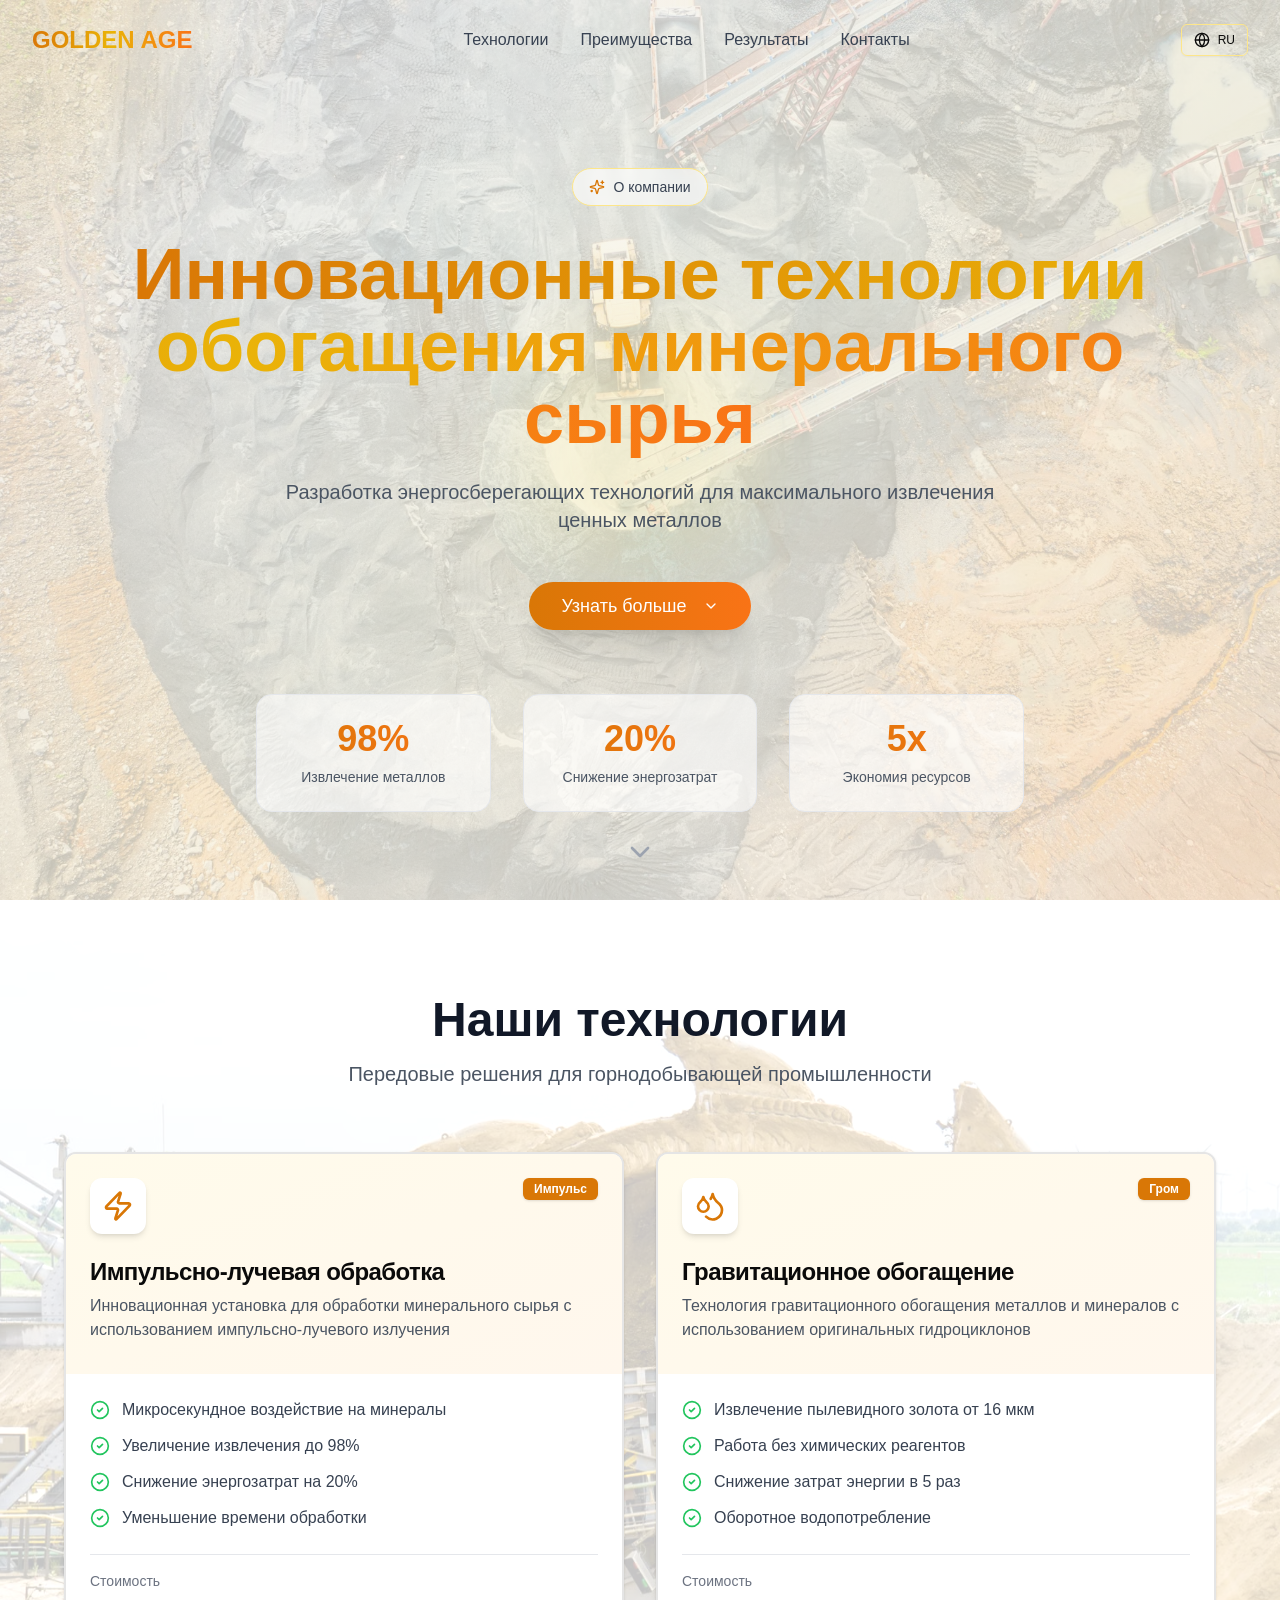
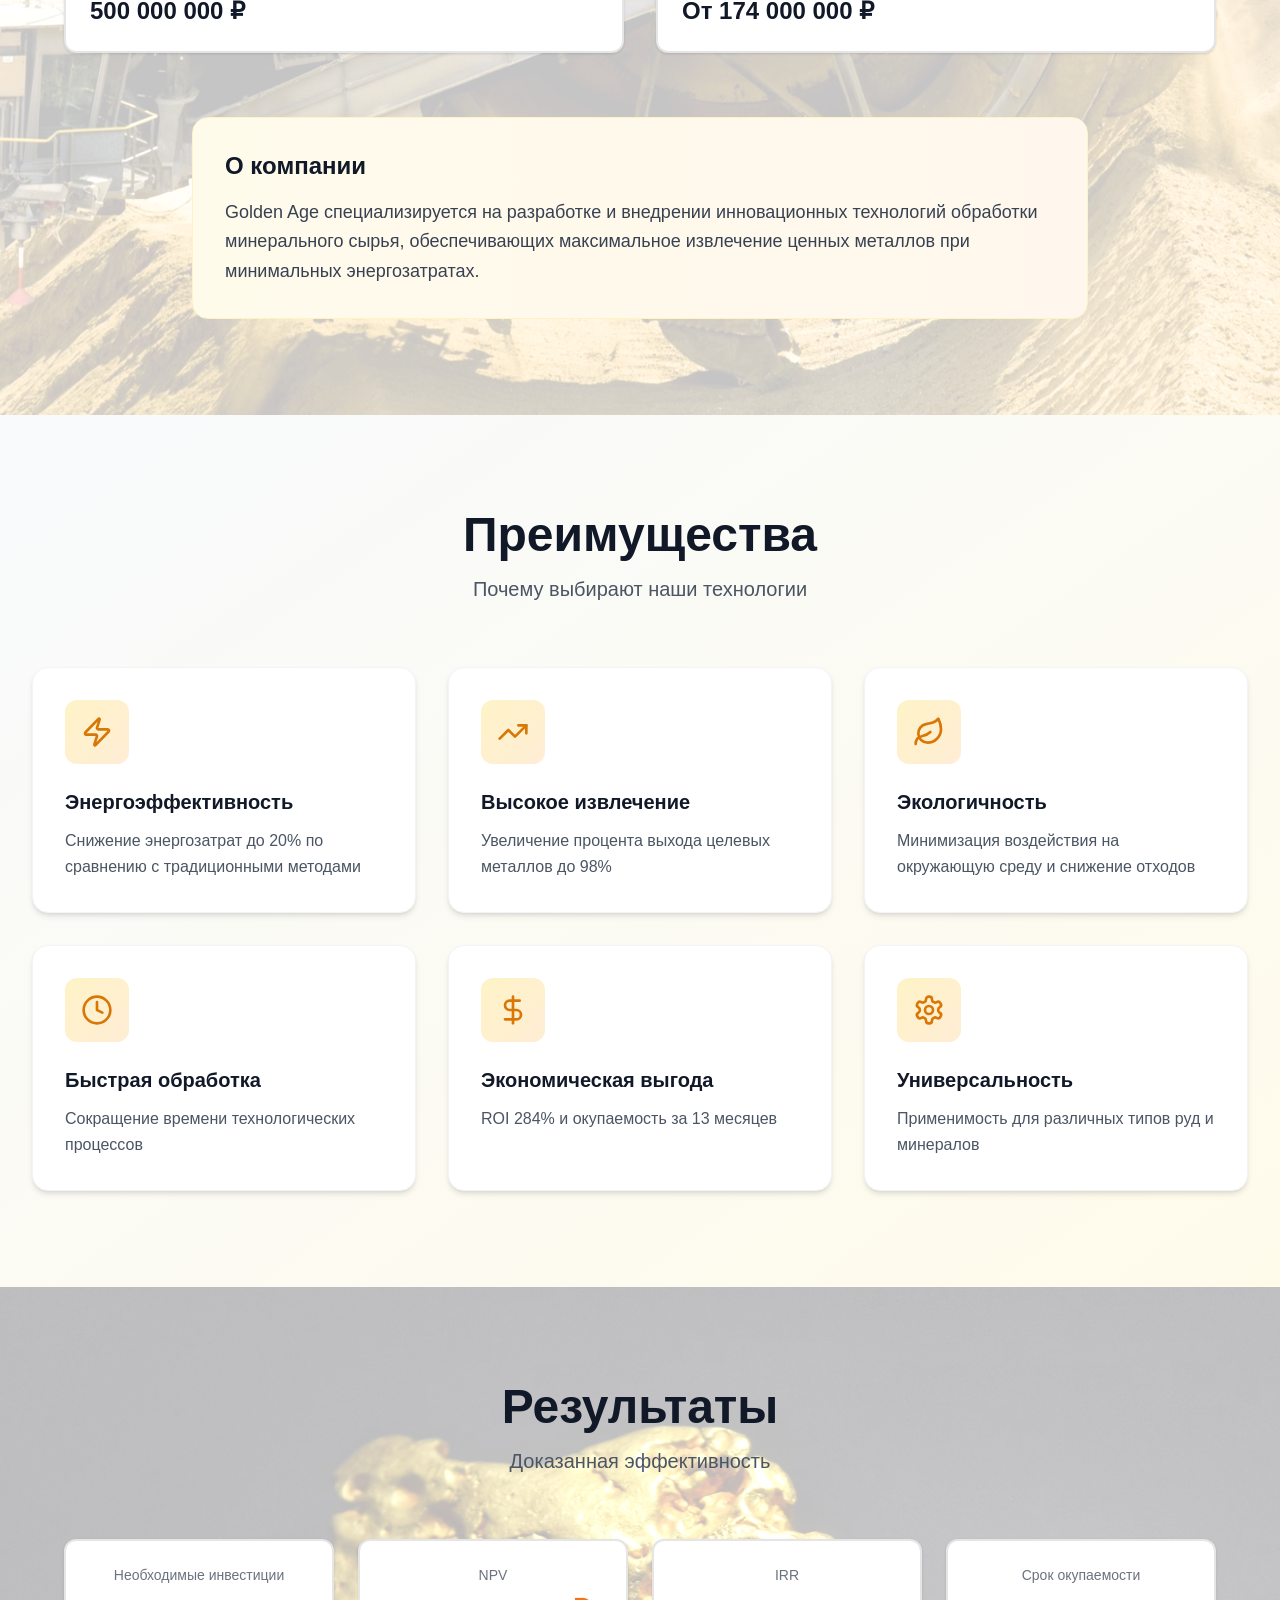
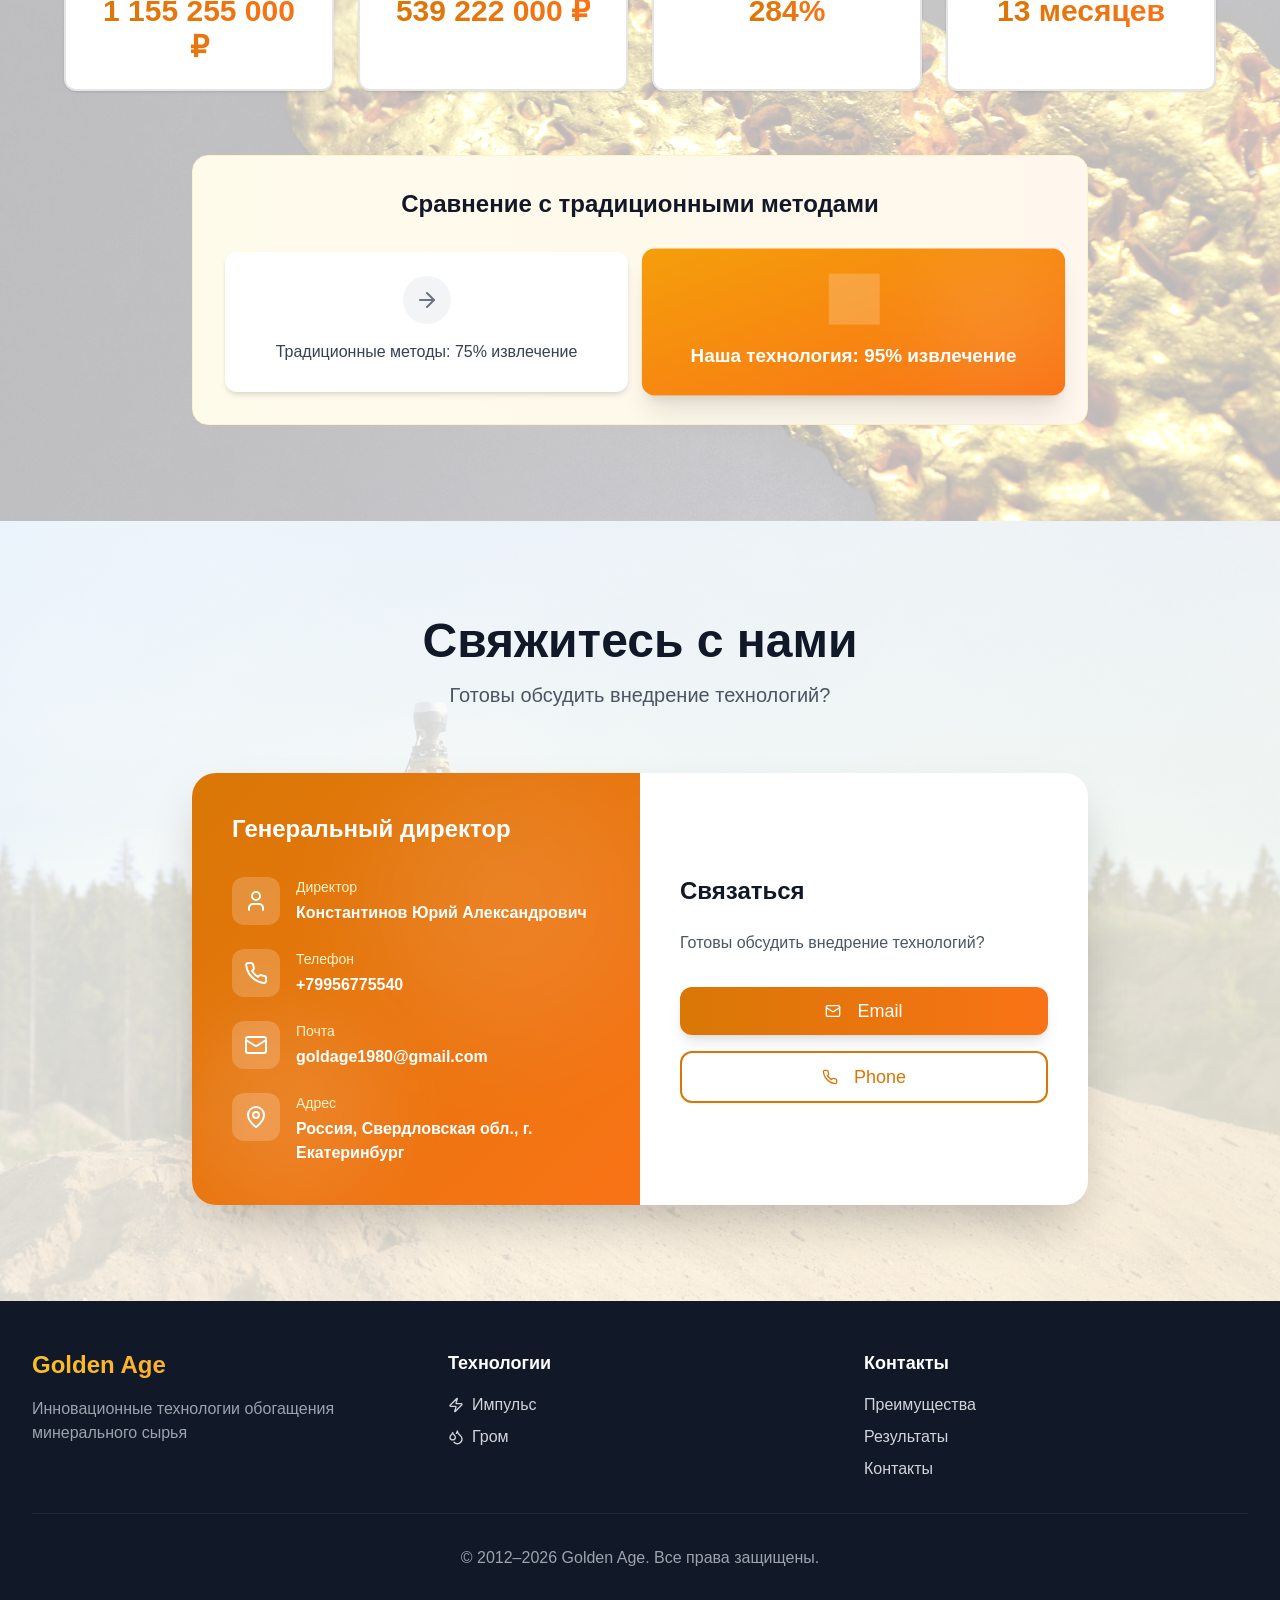
==== commit 47f38cc5: "Add files via upload" ====
--- a/index.html
+++ b/index.html
@@ -1,2 +1,2 @@
 <!DOCTYPE html>
-<html lang="en"><head><meta http-equiv="Content-Type" content="text/html; charset=UTF-8"><meta name="viewport" content="width=device-width,initial-scale=1"><meta name="theme-color" content="#000000"><meta name="description" content="Golden Age — Innovative Mining Technologies"><title>Golden Age | Innovative Mining Technologies</title><script defer="defer" src="./main.769f81d8.js"></script><link href="./main.355e3e85.css" rel="stylesheet"></head><body><noscript>You need to enable JavaScript to run this app.</noscript><div id="root"></div></body></html>
+<html lang="ru"><head><meta http-equiv="Content-Type" content="text/html; charset=UTF-8"><meta name="viewport" content="width=device-width,initial-scale=1"><meta name="theme-color" content="#000000"><meta name="description" content="Golden Age — Innovative Mining Technologies"><title>Golden Age | Инновационные технологии обогащения минерального сырья</title><script defer="defer" src="./main.769f81d8.js"></script><link rel="icon" type="image/svg+xml" href="./favicon.svg"><link href="./main.355e3e85.css" rel="stylesheet"><style>@media (max-width:640px){h1{font-size:2.4rem!important;line-height:1.15!important}}</style></head><body><noscript>You need to enable JavaScript to run this app.</noscript><div id="root"></div></body></html>
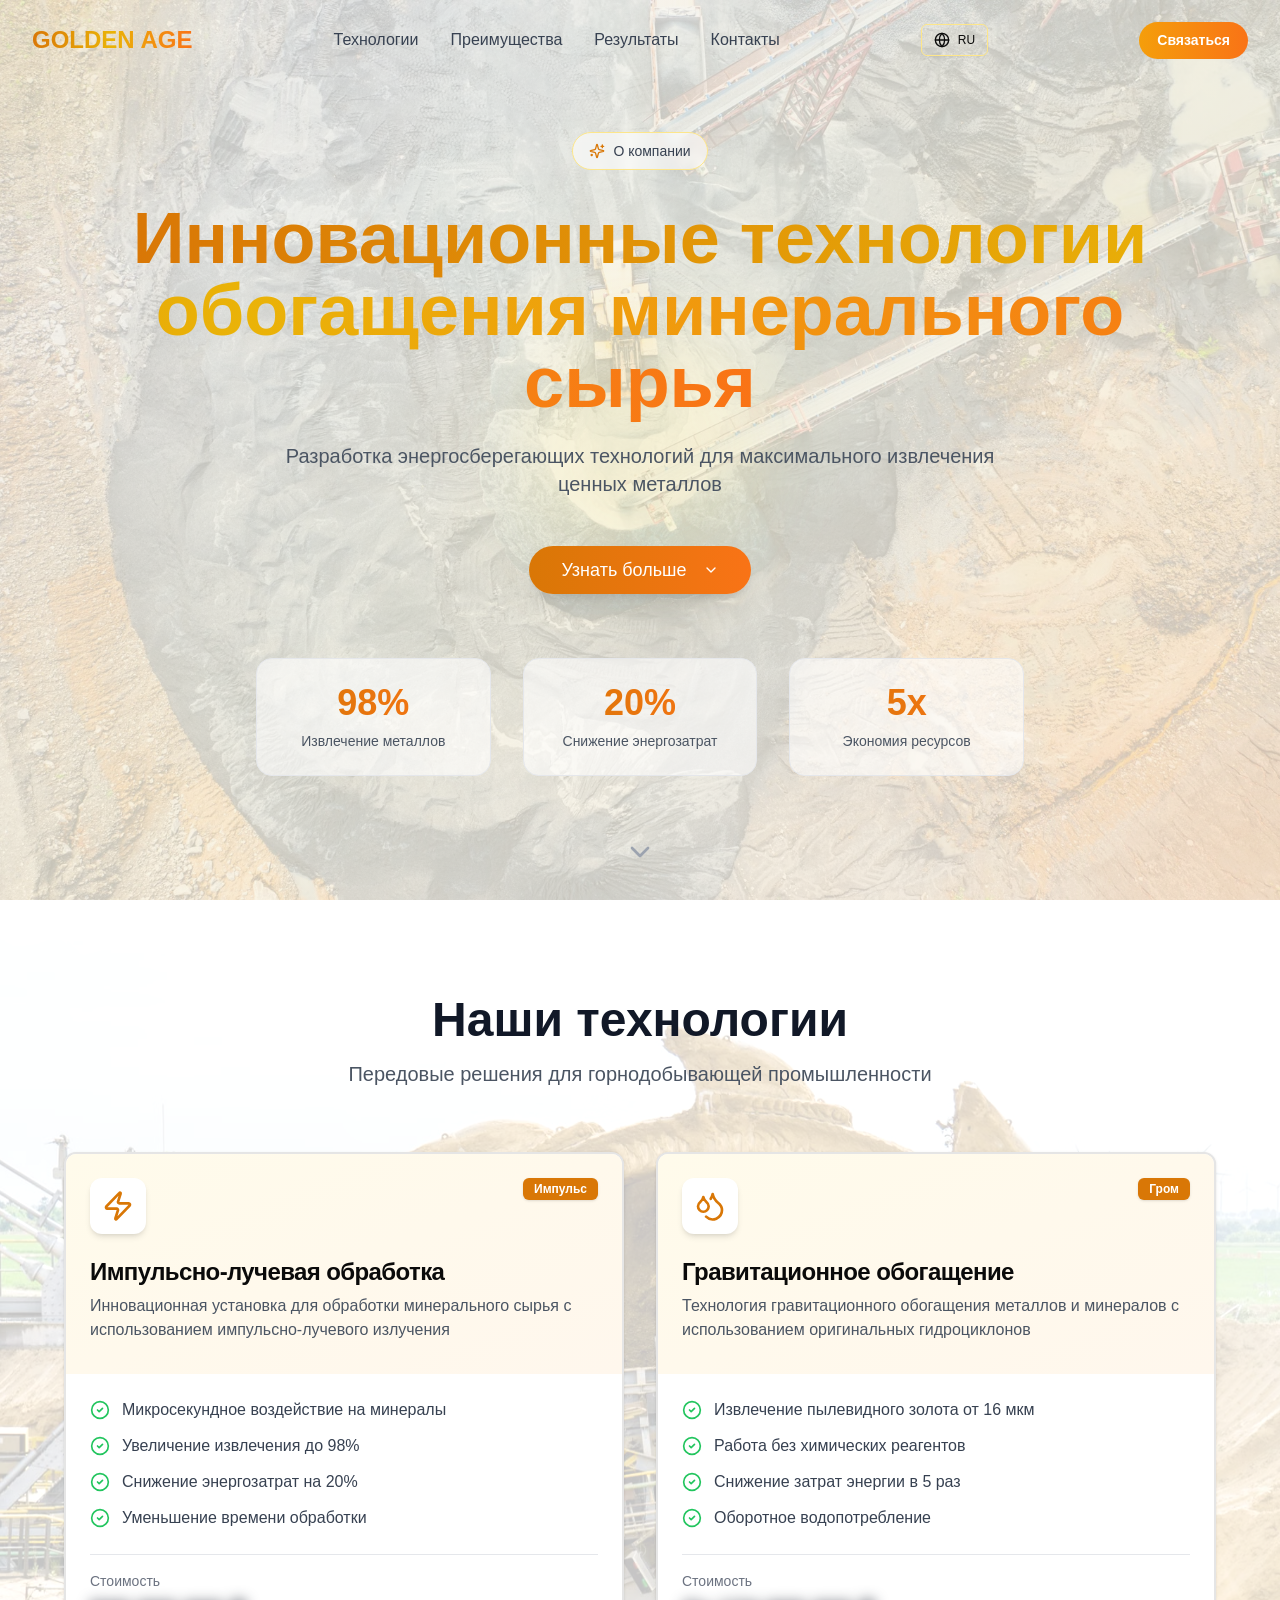
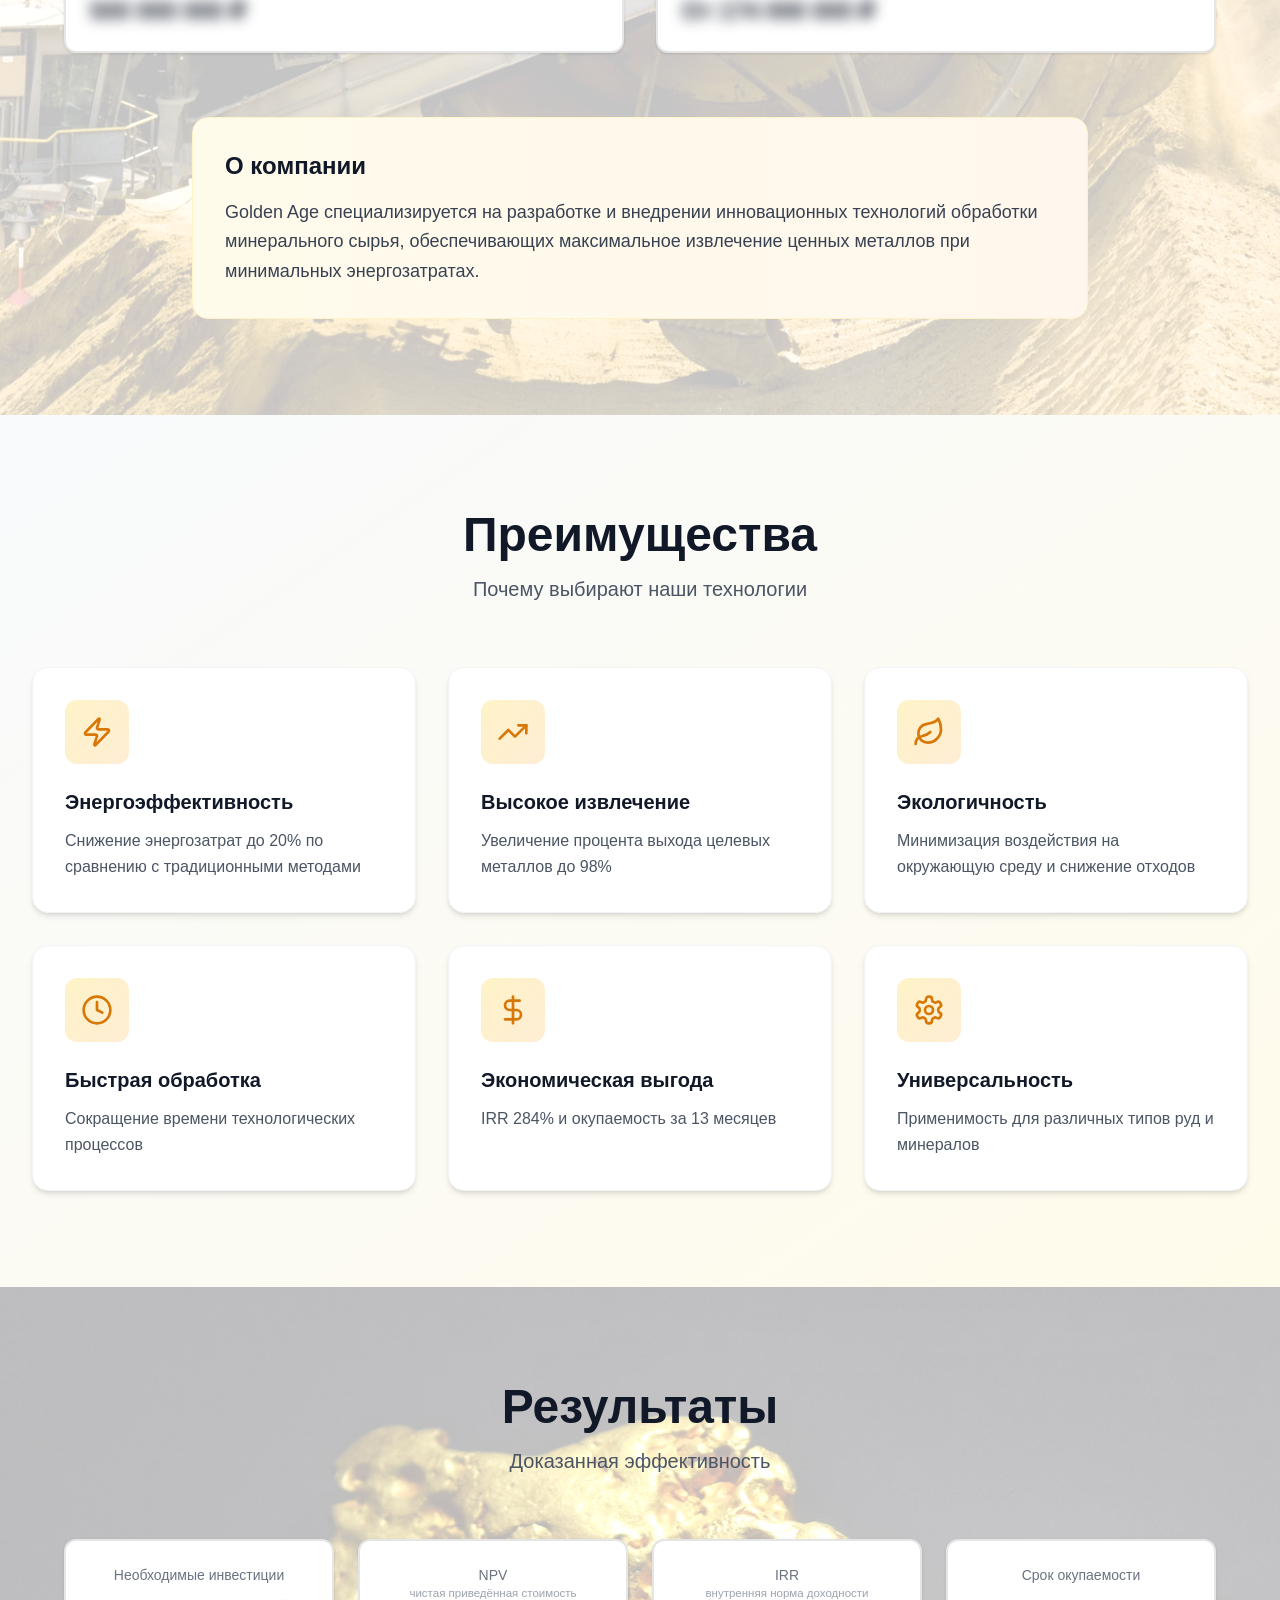
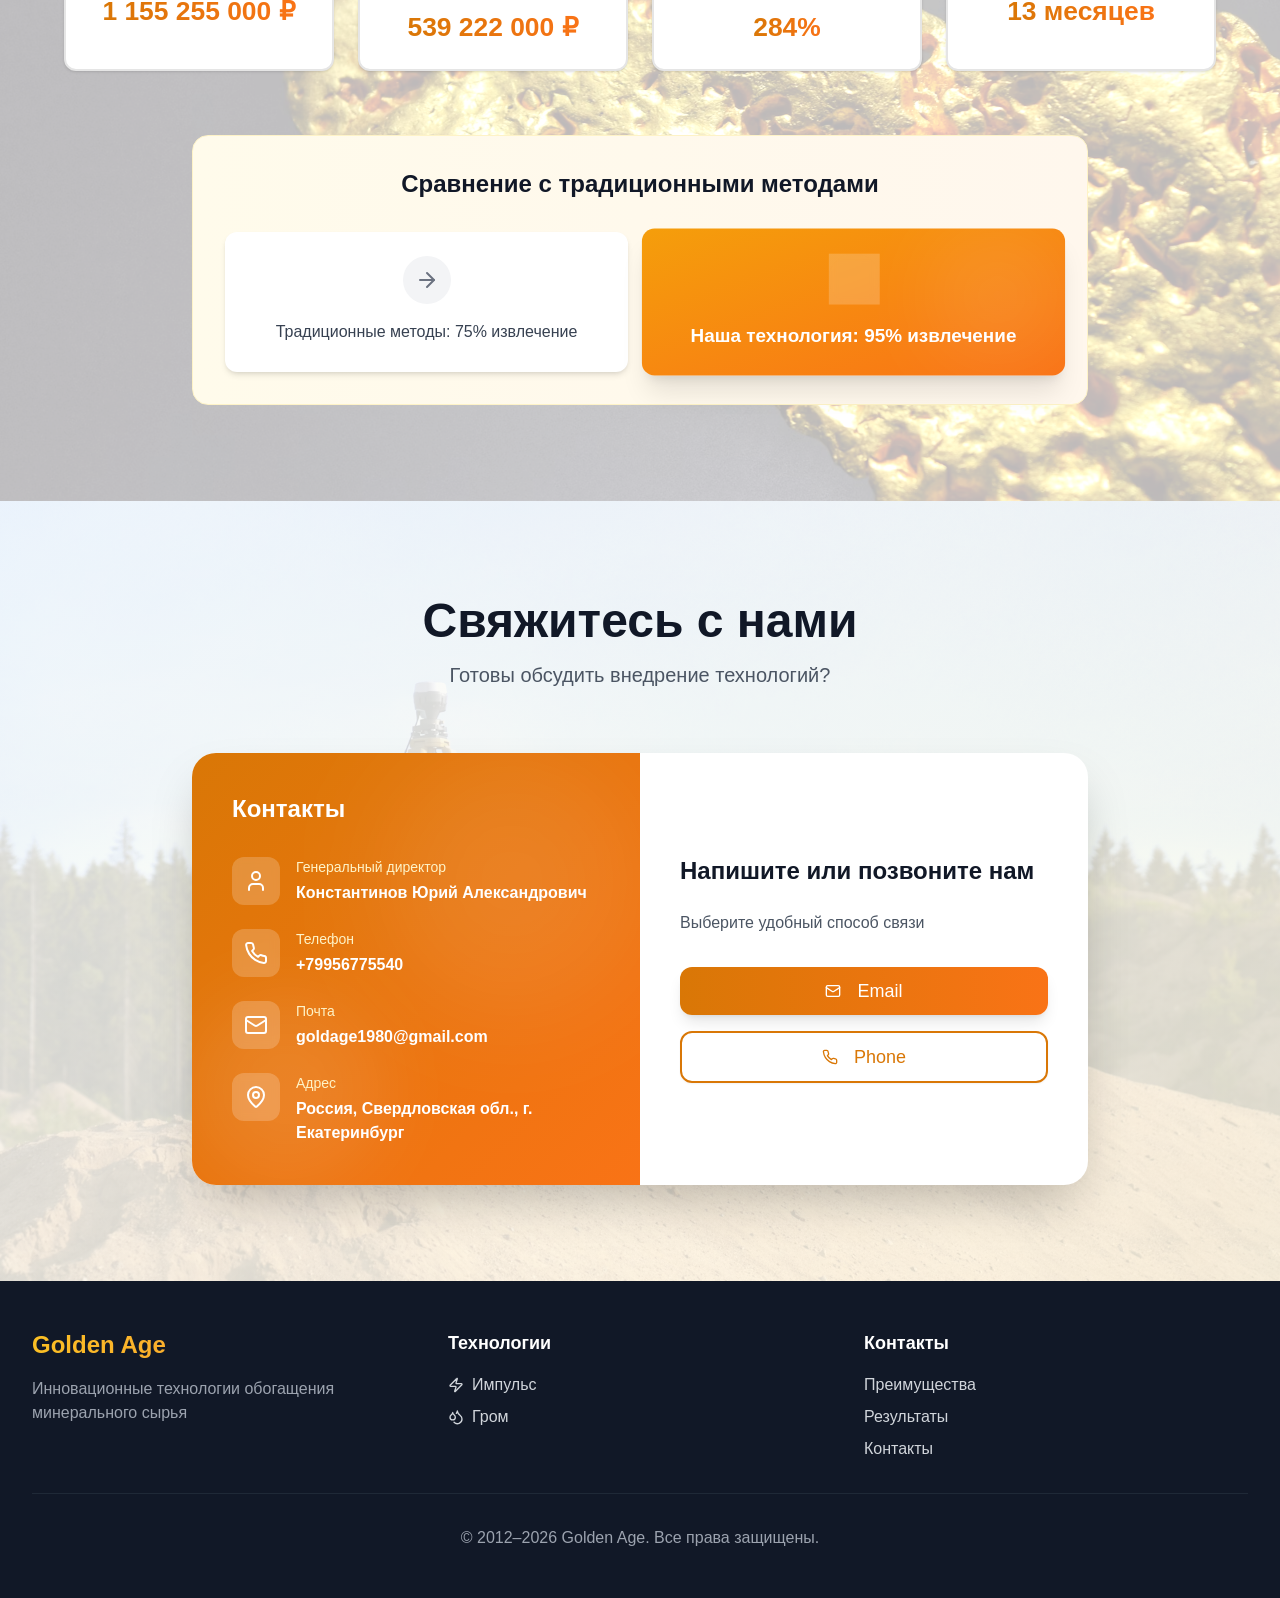
==== commit 56a5ac3d: "Add files via upload" ====
--- a/index.html
+++ b/index.html
@@ -1,2 +1,35 @@
 <!DOCTYPE html>
-<html lang="ru"><head><meta http-equiv="Content-Type" content="text/html; charset=UTF-8"><meta name="viewport" content="width=device-width,initial-scale=1"><meta name="theme-color" content="#000000"><meta name="description" content="Golden Age — Innovative Mining Technologies"><title>Golden Age | Инновационные технологии обогащения минерального сырья</title><script defer="defer" src="./main.769f81d8.js"></script><link rel="icon" type="image/svg+xml" href="./favicon.svg"><link href="./main.355e3e85.css" rel="stylesheet"><style>@media (max-width:640px){h1{font-size:2.4rem!important;line-height:1.15!important}}</style></head><body><noscript>You need to enable JavaScript to run this app.</noscript><div id="root"></div></body></html>
+<html lang="ru"><head><meta http-equiv="Content-Type" content="text/html; charset=UTF-8"><meta name="viewport" content="width=device-width,initial-scale=1"><meta name="theme-color" content="#000000"><meta name="description" content="Golden Age — Innovative Mining Technologies. Инновационные технологии обработки минерального сырья."><title>Golden Age | Инновационные технологии обогащения минерального сырья</title><script defer="defer" src="./main.769f81d8.js"></script><link rel="icon" type="image/svg+xml" href="./favicon.svg"><link href="./main.355e3e85.css" rel="stylesheet"><style>
+@media (max-width:640px){h1{font-size:2.4rem!important;line-height:1.15!important}}
+/* 1: стрелка прокрутки скрыта на моб и планшетах */
+@media (max-width:1024px){div.absolute.animate-bounce{display:none!important}}
+/* 2: шапка ниже на мобильных и в горизонтали */
+@media (max-width:640px){header .h-20{height:3.6rem!important}header .text-2xl{font-size:1.25rem!important}}
+@media (max-height:500px){header .h-20{height:3rem!important}}
+/* 3: низ первого экрана не слипается со следующей секцией */
+section:first-of-type{padding-bottom:4.5rem!important}
+@media (max-width:640px){section:first-of-type{padding-bottom:3.5rem!important}}
+/* 5: суммы в Результатах одной строкой */
+div.text-3xl.inline-block{white-space:nowrap}
+@media (min-width:1024px){div.text-3xl.inline-block{font-size:1.65rem!important}}
+/* 19: расшифровка NPV/IRR */
+.ga-sub{font-size:.72rem;color:#9ca3af;margin-top:2px;line-height:1.2}
+/* 26: размытая цена */
+.ga-price{filter:blur(7px);cursor:pointer;transition:filter .25s;user-select:none}
+.ga-price.ga-open{filter:none}
+/* модальная форма */
+.ga-ov{position:fixed;inset:0;background:rgba(15,23,42,.55);display:none;align-items:center;justify-content:center;z-index:9999;padding:16px}
+.ga-ov.ga-show{display:flex}
+.ga-md{background:#fff;border-radius:20px;max-width:430px;width:100%;padding:28px 26px;box-shadow:0 20px 60px rgba(0,0,0,.3);position:relative;font-family:inherit}
+.ga-md h3{margin:0 0 6px;font-size:22px;color:#111}
+.ga-md p{margin:0 0 18px;color:#777;font-size:14px}
+.ga-x{position:absolute;top:10px;right:16px;font-size:22px;color:#999;cursor:pointer;background:none;border:none}
+.ga-f{display:flex;flex-direction:column;gap:12px}
+.ga-f input,.ga-f textarea{border:1px solid #e5e0d5;border-radius:12px;padding:12px 14px;font-size:15px;font-family:inherit;resize:none}
+.ga-f input:focus,.ga-f textarea:focus{outline:2px solid #f59e0b;border-color:transparent}
+.ga-send{background:linear-gradient(90deg,#f59e0b,#f97316);color:#fff;border:none;border-radius:12px;padding:13px;font-size:16px;font-weight:bold;cursor:pointer;margin-top:4px}
+.ga-send:disabled{opacity:.6}
+.ga-msg{font-size:13px;text-align:center;margin-top:8px}
+.ga-navbtn{background:linear-gradient(90deg,#f59e0b,#f97316);color:#fff;border:none;border-radius:999px;padding:8px 18px;font-size:14px;font-weight:bold;cursor:pointer;margin-left:10px;white-space:nowrap}
+@media (max-width:640px){.ga-navbtn{padding:7px 12px;font-size:12px;margin-left:6px}}
+</style></head><body><noscript>You need to enable JavaScript to run this app.</noscript><div id="root"></div><script defer src="./ga-addons.js"></script></body></html>
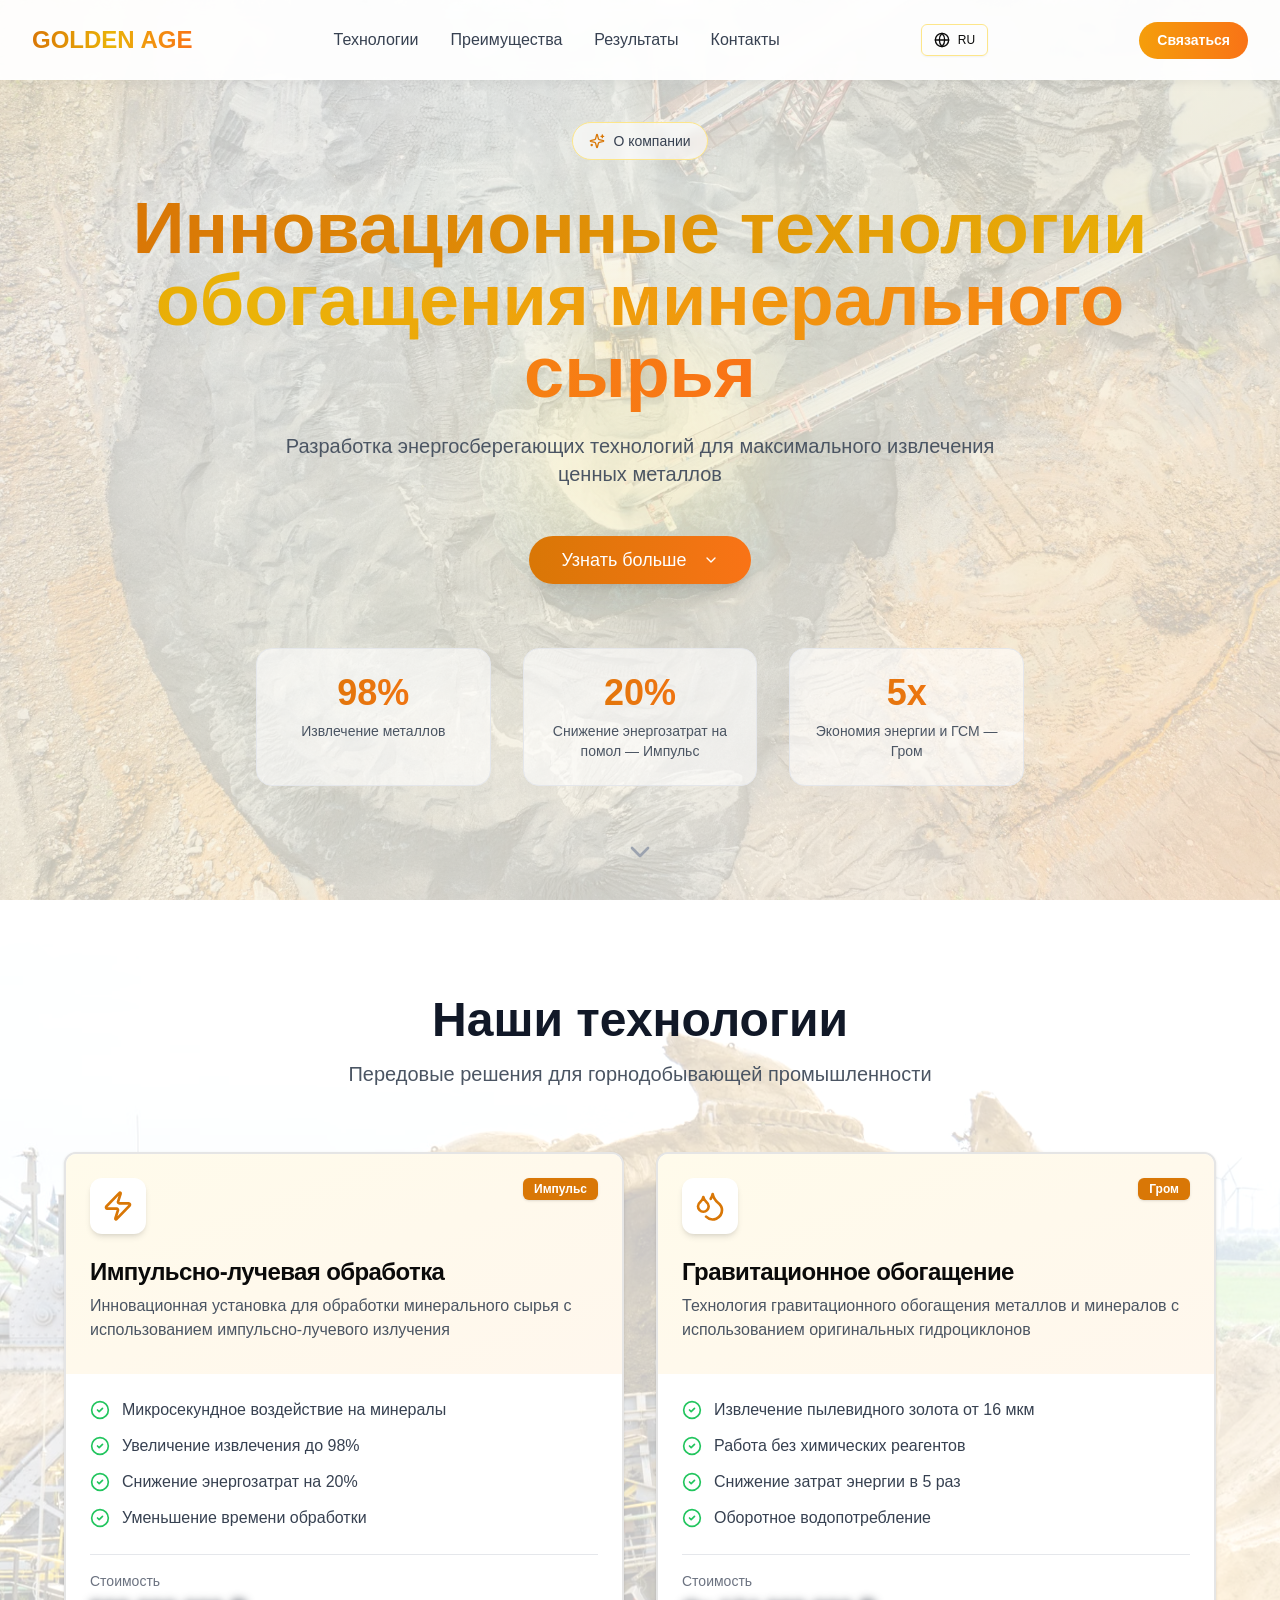
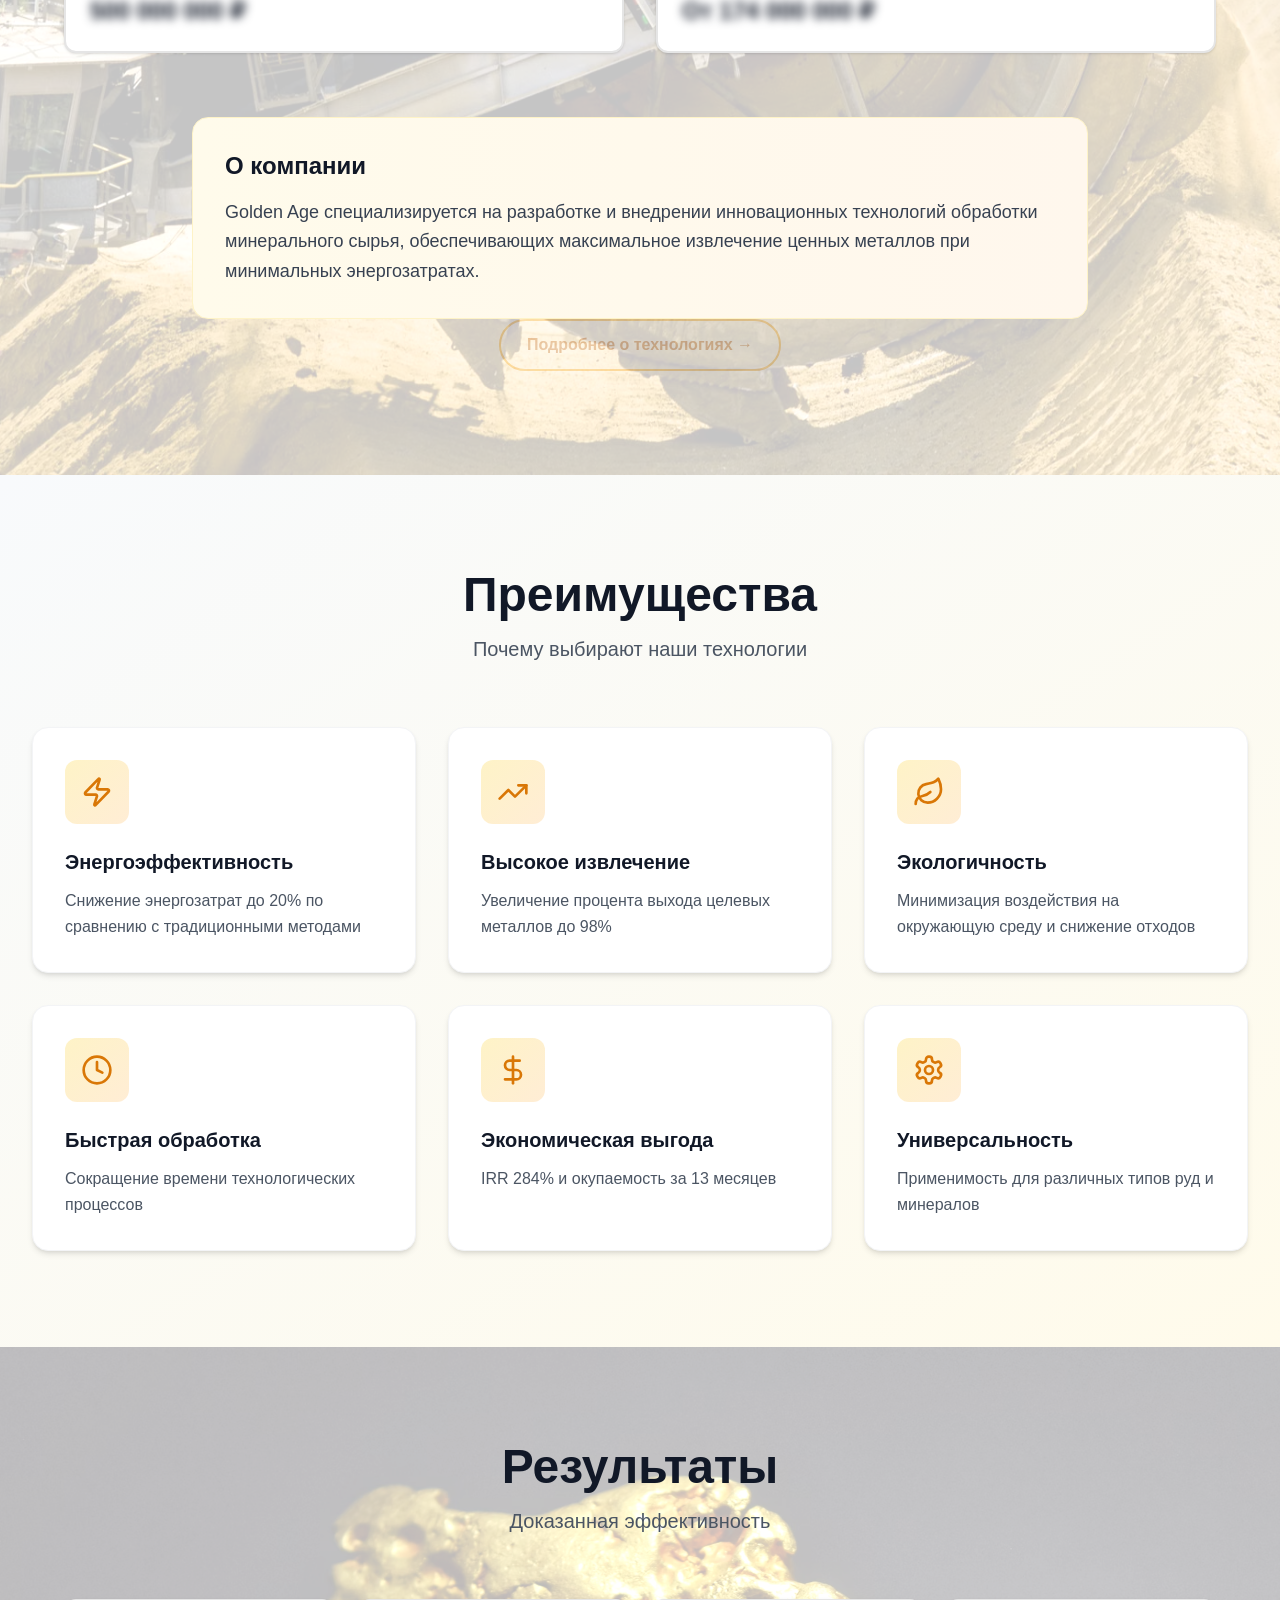
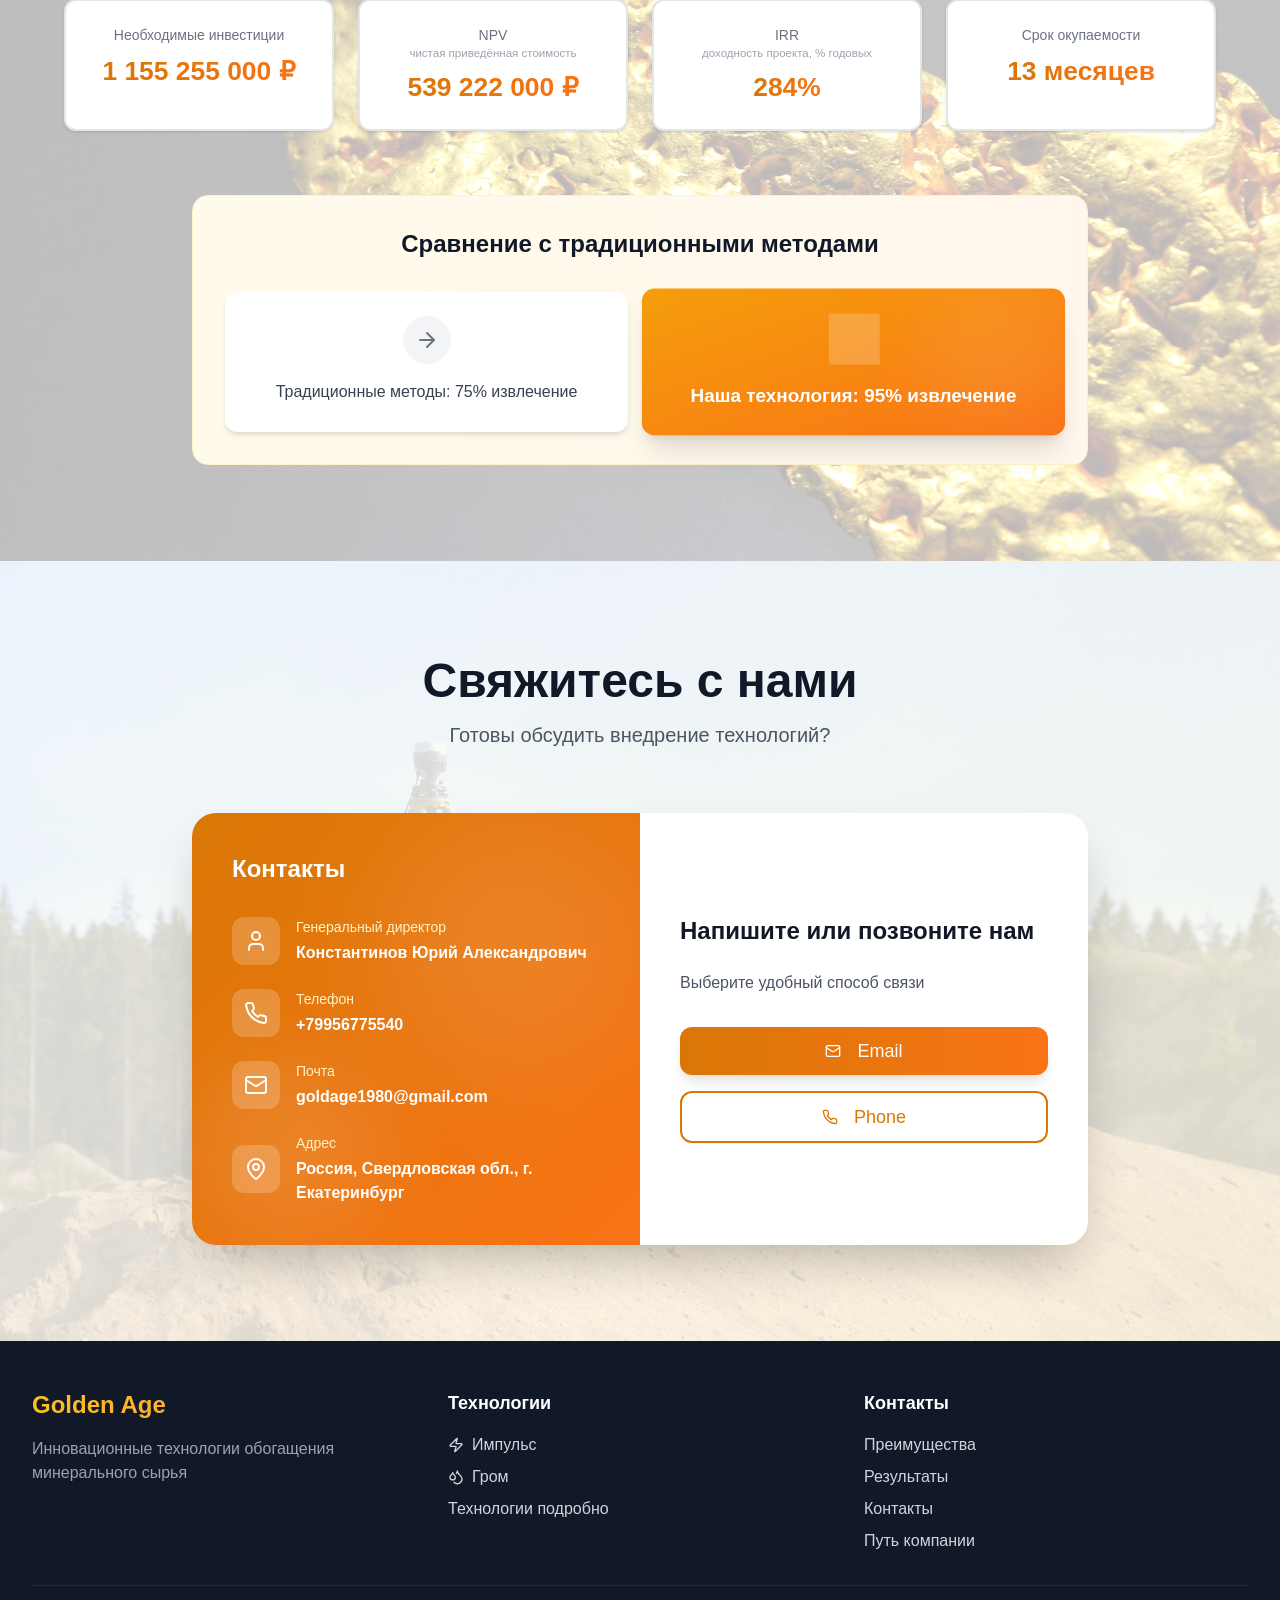
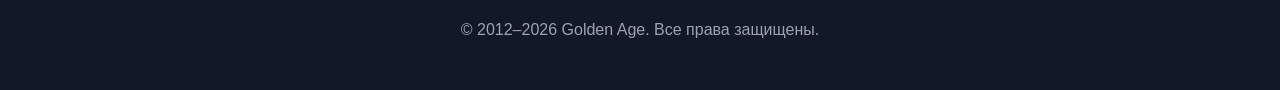
==== commit 5d173097: "Add files via upload" ====
--- a/index.html
+++ b/index.html
@@ -15,7 +15,7 @@
 /* 19: расшифровка NPV/IRR */
 .ga-sub{font-size:.72rem;color:#9ca3af;margin-top:2px;line-height:1.2}
 /* 26: размытая цена */
-.ga-price{filter:blur(7px);cursor:pointer;transition:filter .25s;user-select:none}
+.ga-price{filter:blur(5px);cursor:pointer;transition:filter .25s;user-select:none}
 .ga-price.ga-open{filter:none}
 /* модальная форма */
 .ga-ov{position:fixed;inset:0;background:rgba(15,23,42,.55);display:none;align-items:center;justify-content:center;z-index:9999;padding:16px}
@@ -32,4 +32,25 @@
 .ga-msg{font-size:13px;text-align:center;margin-top:8px}
 .ga-navbtn{background:linear-gradient(90deg,#f59e0b,#f97316);color:#fff;border:none;border-radius:999px;padding:8px 18px;font-size:14px;font-weight:bold;cursor:pointer;margin-left:10px;white-space:nowrap}
 @media (max-width:640px){.ga-navbtn{padding:7px 12px;font-size:12px;margin-left:6px}}
+
+/* v6-26: шапка всегда белая, надписи не наезжают */
+header{background:rgba(255,255,255,.94)!important;backdrop-filter:blur(8px);-webkit-backdrop-filter:blur(8px);box-shadow:0 1px 12px rgba(0,0,0,.07)}
+header .justify-between{gap:10px}
+@media (max-width:1200px){
+header .text-2xl{font-size:1.15rem!important}
+header nav>*+*{margin-left:1.1rem!important}
+header nav button{font-size:.85rem!important}
+}
+@media (max-width:860px){header nav>*+*{margin-left:.75rem!important}}
+/* v6-29: иконки контактов по центру строки */
+#contact .flex.items-start{align-items:center!important}
+/* v6-30: запрет выделения текста, кроме телефона, почты и полей формы */
+body{-webkit-user-select:none;user-select:none;-webkit-tap-highlight-color:rgba(0,0,0,0)}
+a[href^="tel:"],a[href^="mailto:"],input,textarea{-webkit-user-select:text!important;user-select:text!important}
+/* v6: кнопка "Подробнее о технологиях" под секцией технологий */
+.ga-more{display:block;width:max-content;margin:0 auto 8px;background:#fff;border:2px solid #f59e0b;color:#b45309;border-radius:999px;padding:12px 26px;font-size:16px;font-weight:bold;text-decoration:none;transition:all .2s}
+.ga-more:hover{background:linear-gradient(90deg,#f59e0b,#f97316);color:#fff}
+/* v6: ссылки на внутренние страницы в подвале */
+footer a.ga-plink{color:inherit;text-decoration:none}
+footer a.ga-plink:hover{color:#fbbf24}
 </style></head><body><noscript>You need to enable JavaScript to run this app.</noscript><div id="root"></div><script defer src="./ga-addons.js"></script></body></html>
